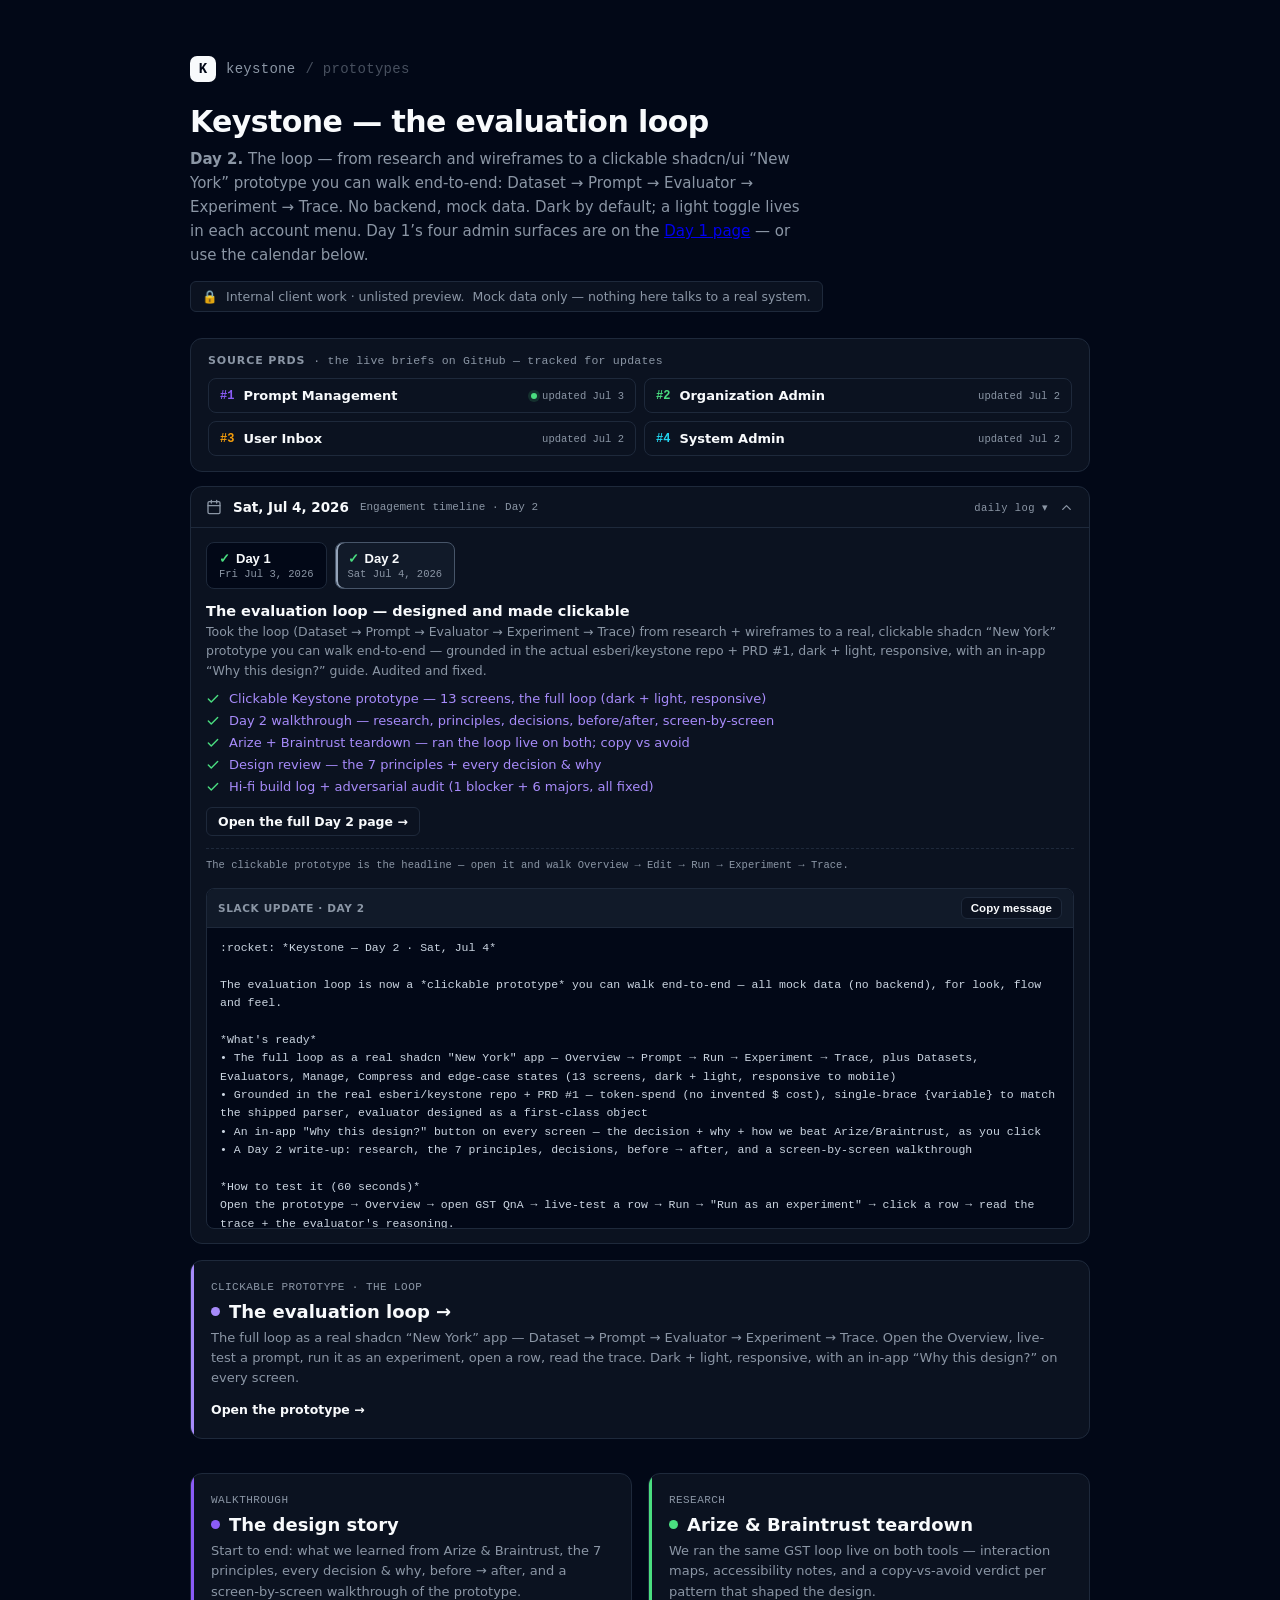
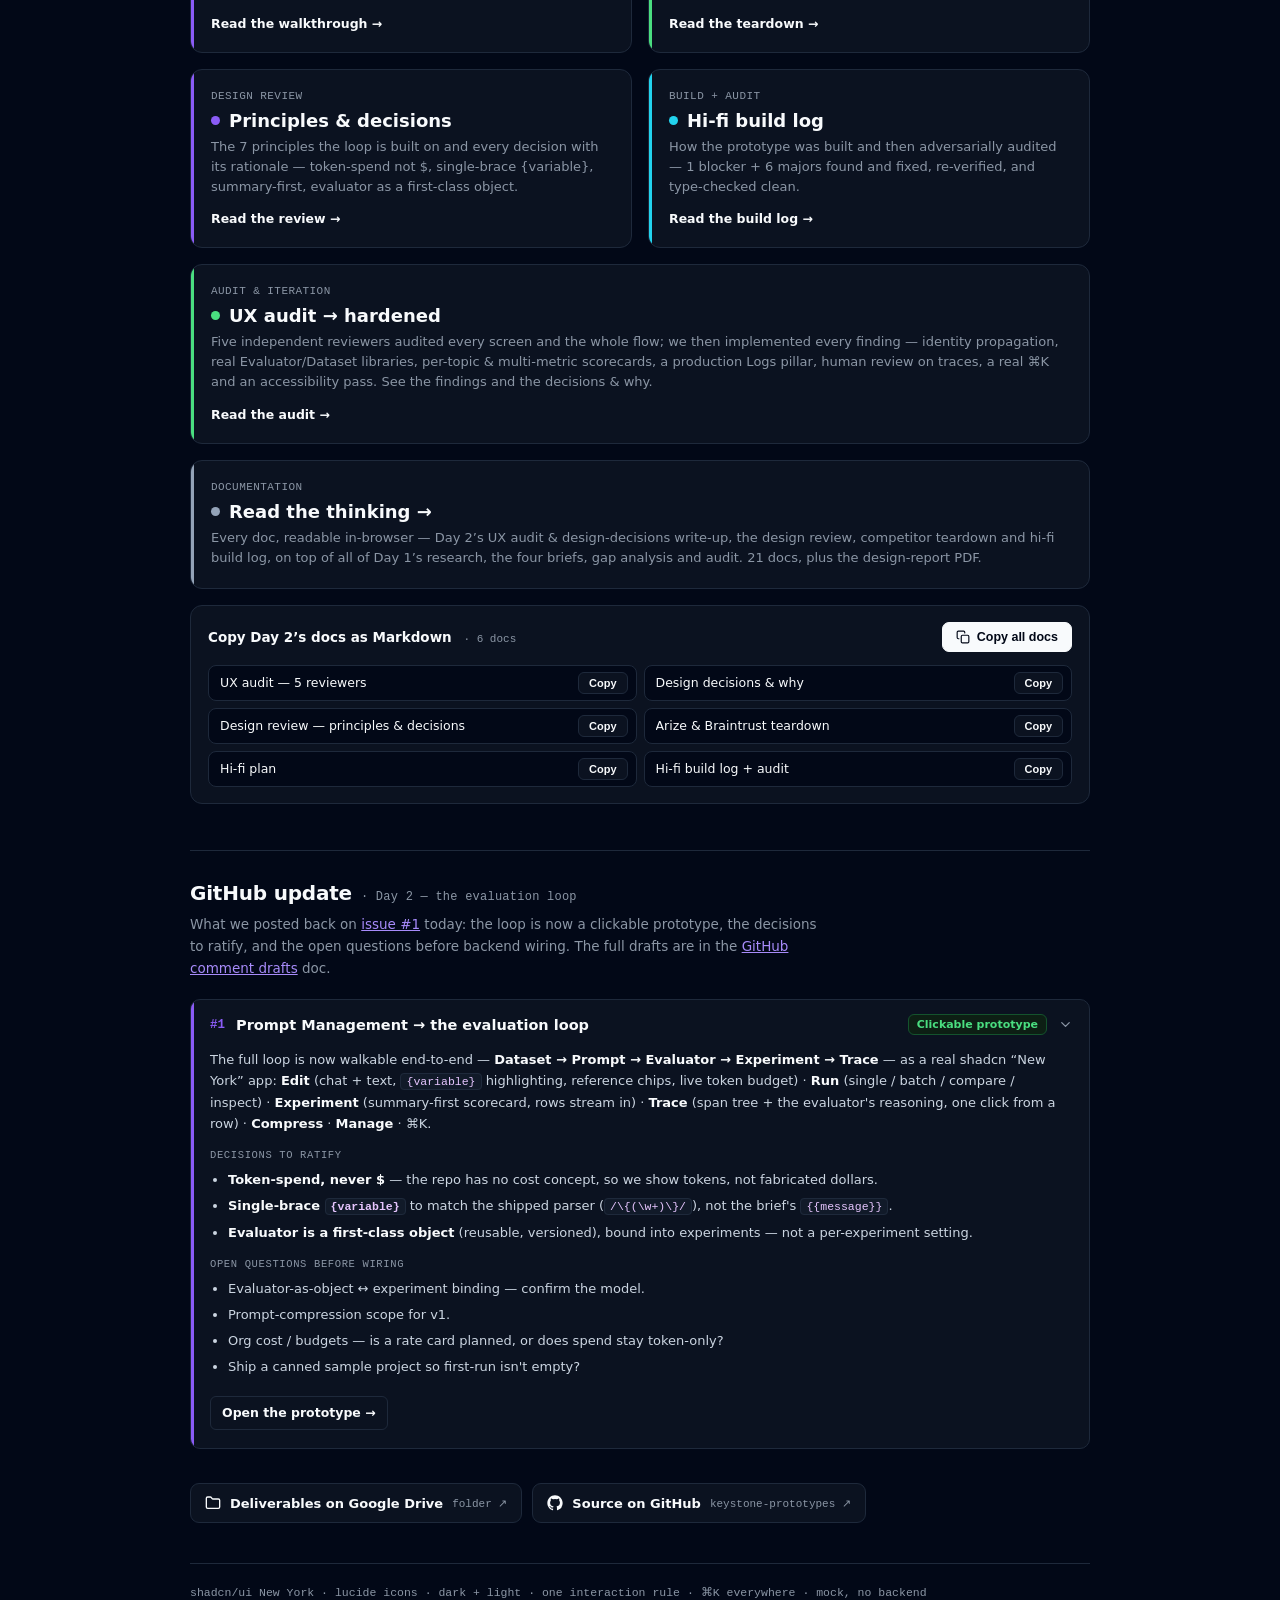
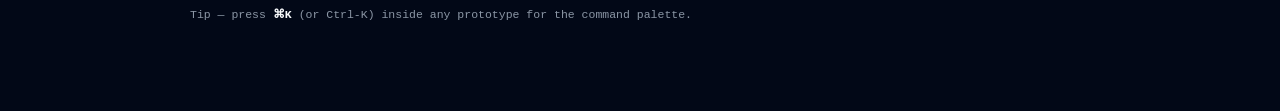
==== docs/index.html @ 8d389bf6 "Day 2 docs: UX audit + design-decisions write-up (audit iteration, filed under Day 2) - docs/md/day2" ====
<!DOCTYPE html>
<html lang="en">
<head>
<meta charset="utf-8">
<meta name="viewport" content="width=device-width, initial-scale=1">
<meta name="robots" content="noindex">
<title>Keystone — Day 2 · The evaluation loop</title>
<style>
:root{
  --background:#020817; --card:#0b1220; --foreground:#f8fafc;
  --muted:#111a29; --muted-foreground:#8b96a5; --border:#1e293b; --input:#475569;
  --primary:#f8fafc; --ring:#94a3b8;
  --prompts:#8b5cf6; --inbox:#f59e0b; --platform:#22d3ee; --org:#4ade80;
  --sans:ui-sans-serif,system-ui,"Segoe UI",Inter,Roboto,sans-serif;
  --mono:ui-monospace,"Cascadia Mono",Consolas,Menlo,monospace;
}
*{box-sizing:border-box;margin:0;padding:0}
body{font-family:var(--sans);background:var(--background);color:var(--foreground);-webkit-font-smoothing:antialiased;min-height:100vh;padding:56px 24px 80px}
.wrap{max-width:900px;margin:0 auto}
.mark{display:flex;align-items:center;gap:10px;font-family:var(--mono);font-size:14px;color:var(--muted-foreground);letter-spacing:.02em}
.mark .glyph{width:26px;height:26px;border-radius:7px;background:var(--primary);color:var(--background);display:grid;place-items:center;font-weight:800}
h1{font-size:30px;font-weight:700;letter-spacing:-.02em;margin:22px 0 8px}
.lede{font-size:15px;color:var(--muted-foreground);max-width:620px;line-height:1.6}
.note{margin-top:14px;display:inline-flex;gap:8px;align-items:center;font-size:12.5px;color:var(--muted-foreground);border:1px solid var(--border);border-radius:6px;padding:7px 11px;background:var(--card)}
.note b{color:var(--foreground);font-weight:600}
/* PRD tracker */
.prds{margin-top:26px;border:1px solid var(--border);border-radius:12px;background:var(--card);padding:15px 17px}
.prdhead{font-size:11px;font-weight:700;letter-spacing:.08em;text-transform:uppercase;color:var(--muted-foreground);display:flex;align-items:center;gap:8px;margin-bottom:11px}
.prdhead .n{font-family:var(--mono);font-weight:500;letter-spacing:.02em;text-transform:none;font-size:11.5px;color:var(--muted-foreground)}
.prdrow{display:grid;grid-template-columns:repeat(2,1fr);gap:8px}
@media (max-width:680px){.prdrow{grid-template-columns:1fr}}
.prd{display:flex;align-items:center;gap:9px;text-decoration:none;color:inherit;border:1px solid var(--border);border-radius:8px;padding:9px 11px;font-size:13px;transition:background .15s,border-color .15s}
.prd:hover{background:var(--muted);border-color:var(--input)}
.prd .pn{font-family:var(--mono);font-size:12px;font-weight:700;color:var(--accent);flex:none}
.prd .pt{font-weight:600;flex:1;min-width:0;white-space:nowrap;overflow:hidden;text-overflow:ellipsis}
.prd .upd{font-family:var(--mono);font-size:10.5px;color:var(--muted-foreground);flex:none;display:inline-flex;align-items:center;gap:5px}
.prd .upd .fresh{width:6px;height:6px;border-radius:99px;background:#4ade80;box-shadow:0 0 0 3px rgba(74,222,128,.15)}
.prd.i1{--accent:var(--prompts)} .prd.i2{--accent:var(--org)} .prd.i3{--accent:var(--inbox)} .prd.i4{--accent:var(--platform)}
/* engagement calendar / day navigator */
.cal{margin-top:14px;border:1px solid var(--border);border-radius:12px;background:var(--card);overflow:hidden}
.calbar{list-style:none;cursor:pointer;display:flex;align-items:center;gap:11px;padding:12px 15px;user-select:none}
.calbar::-webkit-details-marker{display:none}
.calbar:hover{background:var(--muted)}
.calbar .cicon{width:16px;height:16px;flex:none;stroke:var(--muted-foreground);fill:none;stroke-width:2;stroke-linecap:round;stroke-linejoin:round}
.caldate{font-weight:650;font-size:13.5px}
.calmeta{font-family:var(--mono);font-size:11px;color:var(--muted-foreground)}
.calsp{flex:1}
.calhint{font-family:var(--mono);font-size:10.5px;color:var(--muted-foreground);letter-spacing:.04em}
.calchev{width:15px;height:15px;flex:none;stroke:var(--muted-foreground);fill:none;stroke-width:2;stroke-linecap:round;stroke-linejoin:round;transition:transform .18s}
.cal[open] .calchev{transform:rotate(180deg)}
.calbody{border-top:1px solid var(--border);padding:14px 15px}
.daytabs{display:flex;flex-wrap:wrap;gap:8px;margin-bottom:14px}
.daytab{display:flex;flex-direction:column;gap:2px;text-align:left;background:var(--background);border:1px solid var(--border);border-radius:8px;padding:8px 12px;cursor:pointer;color:inherit;transition:background .15s,border-color .15s;min-width:104px}
.daytab:hover{background:var(--muted)}
.daytab.on{border-color:var(--input);background:var(--muted);box-shadow:inset 2px 0 0 var(--ring)}
.daytab b{font-size:13px;font-weight:650;display:flex;align-items:center;gap:6px}
.daytab .dt{font-family:var(--mono);font-size:10.5px;color:var(--muted-foreground);font-weight:400}
.daytab .doneb{color:#4ade80}
.daytab .planned{font-size:9px;font-weight:700;letter-spacing:.05em;text-transform:uppercase;color:#fbbf24;border:1px solid #78350f;background:#231605;border-radius:5px;padding:1px 5px}
.daypanel h4{font-size:14.5px;font-weight:650;color:var(--foreground);margin:0 0 3px}
.daypanel .dsum{color:var(--muted-foreground);font-size:12.5px;line-height:1.55;margin-bottom:11px}
.dayitems{list-style:none;display:flex;flex-direction:column;gap:7px}
.dayitems li{display:flex;align-items:flex-start;gap:9px;font-size:13px;color:#cbd5e1}
.dayitems .mk{flex:none;margin-top:1px;width:14px;height:14px;fill:none;stroke-width:2.4;stroke-linecap:round;stroke-linejoin:round}
.dayitems .mk.done{stroke:#4ade80}
.dayitems .mk.plan{stroke:var(--muted-foreground)}
.dayitems a{color:#a78bfa;text-decoration:none;font-weight:500}
.dayitems a:hover{text-decoration:underline}
.daypage{display:inline-flex;align-items:center;gap:6px;margin-top:13px;font-size:12.5px;font-weight:600;color:var(--foreground);text-decoration:none;border:1px solid var(--border);border-radius:6px;padding:6px 11px;transition:background .15s,border-color .15s}
.daypage:hover{background:var(--muted);border-color:var(--input)}
.daynote{margin-top:12px;font-family:var(--mono);font-size:10.5px;color:var(--muted-foreground);border-top:1px dashed var(--border);padding-top:9px;line-height:1.5}
.dayslack{margin-top:14px;border:1px solid var(--border);border-radius:8px;background:var(--background);overflow:hidden}
.dayslackhead{display:flex;align-items:center;justify-content:space-between;gap:8px;padding:8px 11px;border-bottom:1px solid var(--border);background:var(--muted)}
.dayslackhead b{font-size:10.5px;font-weight:700;letter-spacing:.06em;text-transform:uppercase;color:var(--muted-foreground)}
.slackcopy{display:inline-flex;align-items:center;gap:6px;font-size:11.5px;font-weight:600;color:var(--foreground);background:var(--card);border:1px solid var(--border);border-radius:6px;padding:4px 9px;cursor:pointer;transition:background .15s,border-color .15s,color .15s}
.slackcopy:hover{background:var(--muted);border-color:var(--input)}
.slackcopy.done{color:#4ade80;border-color:#14532d}
.slacktext{margin:0;padding:11px 13px;font-family:var(--mono);font-size:11.5px;line-height:1.6;color:#cbd5e1;white-space:pre-wrap;word-break:break-word;max-height:300px;overflow:auto}
.grid{display:grid;grid-template-columns:repeat(2,1fr);gap:16px;margin-top:34px}
@media (max-width:680px){.grid{grid-template-columns:1fr}}
.cardlink{display:block;text-decoration:none;color:inherit;background:var(--card);border:1px solid var(--border);border-radius:12px;padding:20px;transition:border-color .16s,transform .08s,box-shadow .16s;position:relative;overflow:hidden}
.cardlink:hover{border-color:var(--input);transform:translateY(-2px);box-shadow:0 12px 30px -12px rgba(0,0,0,.7)}
.cardlink::before{content:"";position:absolute;left:0;top:0;bottom:0;width:3px;background:var(--accent)}
.cardlink .tag{font-family:var(--mono);font-size:11px;color:var(--muted-foreground);letter-spacing:.04em}
.cardlink h2{font-size:18px;font-weight:650;margin:8px 0 6px;display:flex;align-items:center;gap:9px}
.dot{width:9px;height:9px;border-radius:99px;background:var(--accent);flex:none}
.cardlink p{font-size:13px;color:var(--muted-foreground);line-height:1.55}
.cardlink .open{margin-top:14px;font-size:12.5px;font-weight:600;color:var(--foreground);display:inline-flex;align-items:center;gap:6px}
.p1{--accent:var(--prompts)} .p2{--accent:var(--org)} .p3{--accent:var(--inbox)} .p4{--accent:var(--platform)}
/* github updates section */
.gh{margin-top:46px;border-top:1px solid var(--border);padding-top:30px}
.gh h2{font-size:20px;font-weight:680;letter-spacing:-.01em;display:flex;align-items:baseline;gap:9px;flex-wrap:wrap}
.ghsub{font-family:var(--mono);font-size:12px;color:var(--muted-foreground);font-weight:400;letter-spacing:.02em}
.ghlede{font-size:13.5px;color:var(--muted-foreground);line-height:1.62;max-width:640px;margin:9px 0 20px}
.ghlede a{color:#a78bfa}
.ghitem{background:var(--card);border:1px solid var(--border);border-radius:10px;margin-bottom:10px;overflow:hidden;position:relative}
.ghitem::before{content:"";position:absolute;left:0;top:0;bottom:0;width:3px;background:var(--accent)}
.ghitem>summary{list-style:none;cursor:pointer;display:flex;align-items:center;gap:11px;padding:14px 16px 14px 19px;user-select:none}
.ghitem>summary::-webkit-details-marker{display:none}
.ghitem>summary:hover{background:var(--muted)}
.ghtag{font-family:var(--mono);font-size:12.5px;font-weight:700;color:var(--accent);flex:none}
.ghtitle{font-size:14.5px;font-weight:620;flex:1;min-width:0}
.ghstatus{font-size:11px;font-weight:600;color:#4ade80;border:1px solid #14532d;background:#0d1f14;border-radius:6px;padding:3px 8px;white-space:nowrap}
.ghstatus.warn{color:#fbbf24;border-color:#78350f;background:#231605}
.ghchev{flex:none;width:15px;height:15px;stroke:var(--muted-foreground);stroke-width:2;fill:none;stroke-linecap:round;stroke-linejoin:round;transition:transform .18s}
.ghitem[open] .ghchev{transform:rotate(90deg)}
.ghbody{padding:0 19px 18px 19px;font-size:13px;color:#cbd5e1;line-height:1.62}
.ghbody p{margin:0 0 10px}
.ghbody b{color:var(--foreground);font-weight:620}
.ghbody .lbl{font-family:var(--mono);font-size:10.5px;letter-spacing:.06em;text-transform:uppercase;color:var(--muted-foreground);display:block;margin:13px 0 5px}
.ghbody ul{margin:0;padding-left:18px}
.ghbody li{margin-bottom:5px}
.ghbody code{font-family:var(--mono);font-size:11.5px;background:var(--muted);border:1px solid var(--border);border-radius:4px;padding:1px 5px;color:#e7c6ff}
.ghopen{display:inline-flex;align-items:center;gap:6px;margin-top:14px;font-size:12.5px;font-weight:600;color:var(--foreground);text-decoration:none;border:1px solid var(--border);border-radius:6px;padding:6px 11px;transition:background .15s,border-color .15s}
.ghopen:hover{background:var(--muted);border-color:var(--input)}
/* copy docs as markdown */
.docsx{margin-top:16px;border:1px solid var(--border);border-radius:12px;background:var(--card);padding:16px 17px}
.docsxhead{display:flex;align-items:center;justify-content:space-between;gap:10px;flex-wrap:wrap;margin-bottom:13px}
.docsxhead .t{font-size:13.5px;font-weight:650}
.docsxhead .t span{color:var(--muted-foreground);font-weight:400;font-family:var(--mono);font-size:11px;margin-left:7px}
.copyall{display:inline-flex;align-items:center;gap:7px;font-size:12.5px;font-weight:600;color:var(--background);background:var(--primary);border:1px solid var(--primary);border-radius:7px;padding:7px 13px;cursor:pointer;transition:opacity .15s,background .15s,color .15s}
.copyall:hover{opacity:.9}
.copyall svg{width:14px;height:14px;stroke:currentColor;fill:none;stroke-width:2;stroke-linecap:round;stroke-linejoin:round}
.copyall.done{background:#0d1f14;color:#4ade80;border-color:#14532d}
.docsxgrid{display:grid;grid-template-columns:repeat(2,1fr);gap:7px}
@media(max-width:680px){.docsxgrid{grid-template-columns:1fr}}
.docx{display:flex;align-items:center;gap:10px;border:1px solid var(--border);border-radius:8px;padding:6px 8px 6px 11px;background:var(--background)}
.docx .dn{flex:1;min-width:0;font-size:12.5px;font-weight:500;white-space:nowrap;overflow:hidden;text-overflow:ellipsis}
.docxcopy{flex:none;display:inline-flex;align-items:center;gap:5px;font-size:11px;font-weight:600;color:var(--foreground);background:var(--card);border:1px solid var(--border);border-radius:6px;padding:4px 10px;cursor:pointer;transition:background .15s,border-color .15s,color .15s}
.docxcopy:hover{background:var(--muted);border-color:var(--input)}
.docxcopy.done{color:#4ade80;border-color:#14532d}
.links{display:flex;flex-wrap:wrap;gap:10px;margin-top:34px}
.linkchip{display:inline-flex;align-items:center;gap:9px;text-decoration:none;font-size:13px;font-weight:600;color:var(--foreground);background:var(--card);border:1px solid var(--border);border-radius:9px;padding:11px 14px;transition:background .15s,border-color .15s,transform .08s}
.linkchip:hover{background:var(--muted);border-color:var(--input);transform:translateY(-1px)}
.linkchip svg{width:16px;height:16px;flex:none}
.linkchip .sub{font-weight:400;color:var(--muted-foreground);font-family:var(--mono);font-size:11px}
footer{margin-top:40px;font-family:var(--mono);font-size:11.5px;color:var(--muted-foreground);border-top:1px solid var(--border);padding-top:18px;line-height:1.9}
footer a{color:var(--muted-foreground)}
</style>
</head>
<body>
<div class="wrap">
  <div class="mark"><span class="glyph">K</span>keystone<span style="opacity:.5">/ prototypes</span></div>
  <h1>Keystone — the evaluation loop</h1>
  <p class="lede"><b>Day 2.</b> The loop — from research and wireframes to a clickable shadcn/ui “New York” prototype you can walk end-to-end: Dataset → Prompt → Evaluator → Experiment → Trace. No backend, mock data. Dark by default; a light toggle lives in each account menu. <span style="color:var(--muted-foreground)">Day 1’s four admin surfaces are on the <a href="day-1.html">Day 1 page</a> — or use the calendar below.</span></p>
  <div class="note">🔒 <span>Internal client work · unlisted preview.</span> Mock data only — nothing here talks to a real system.</div>

  <div class="prds">
    <div class="prdhead">Source PRDs <span class="n">· the live briefs on GitHub — tracked for updates</span></div>
    <div class="prdrow">
      <a class="prd i1" href="https://github.com/esberi/keystone/issues/1" target="_blank" rel="noopener"><span class="pn">#1</span><span class="pt">Prompt Management</span><span class="upd"><span class="fresh"></span>updated Jul 3</span></a>
      <a class="prd i2" href="https://github.com/esberi/keystone/issues/2" target="_blank" rel="noopener"><span class="pn">#2</span><span class="pt">Organization Admin</span><span class="upd">updated Jul 2</span></a>
      <a class="prd i3" href="https://github.com/esberi/keystone/issues/3" target="_blank" rel="noopener"><span class="pn">#3</span><span class="pt">User Inbox</span><span class="upd">updated Jul 2</span></a>
      <a class="prd i4" href="https://github.com/esberi/keystone/issues/4" target="_blank" rel="noopener"><span class="pn">#4</span><span class="pt">System Admin</span><span class="upd">updated Jul 2</span></a>
    </div>
  </div>

  <details class="cal" id="cal" open>
    <summary class="calbar">
      <svg class="cicon" viewBox="0 0 24 24" aria-hidden="true"><rect x="3" y="4" width="18" height="18" rx="2"/><path d="M16 2v4M8 2v4M3 10h18"/></svg>
      <span class="caldate" id="calDate">—</span>
      <span class="calmeta" id="calMeta"></span>
      <span class="calsp"></span>
      <span class="calhint">daily log ▾</span>
      <svg class="calchev" viewBox="0 0 24 24" aria-hidden="true"><polyline points="6 9 12 15 18 9"/></svg>
    </summary>
    <div class="calbody">
      <div class="daytabs" id="dayTabs"></div>
      <div class="daypanel" id="dayPanel"></div>
    </div>
  </details>

  <a class="cardlink" href="keystone/" target="_blank" rel="noopener" style="--accent:#a78bfa;display:block;margin-top:16px">
    <div class="tag">CLICKABLE PROTOTYPE · THE LOOP</div>
    <h2><span class="dot"></span>The evaluation loop →</h2>
    <p>The full loop as a real shadcn “New York” app — Dataset → Prompt → Evaluator → Experiment → Trace. Open the Overview, live-test a prompt, run it as an experiment, open a row, read the trace. Dark + light, responsive, with an in-app “Why this design?” on every screen.</p>
    <div class="open">Open the prototype →</div>
  </a>

  <div class="grid">
    <a class="cardlink p1" href="day-2-walkthrough.html">
      <div class="tag">WALKTHROUGH</div>
      <h2><span class="dot"></span>The design story</h2>
      <p>Start to end: what we learned from Arize &amp; Braintrust, the 7 principles, every decision &amp; why, before → after, and a screen-by-screen walkthrough of the prototype.</p>
      <div class="open">Read the walkthrough →</div>
    </a>
    <a class="cardlink p2" href="docs.html#day2-competitor-teardown">
      <div class="tag">RESEARCH</div>
      <h2><span class="dot"></span>Arize &amp; Braintrust teardown</h2>
      <p>We ran the same GST loop live on both tools — interaction maps, accessibility notes, and a copy-vs-avoid verdict per pattern that shaped the design.</p>
      <div class="open">Read the teardown →</div>
    </a>
    <a class="cardlink p1" href="docs.html#day2-design-review">
      <div class="tag">DESIGN REVIEW</div>
      <h2><span class="dot"></span>Principles &amp; decisions</h2>
      <p>The 7 principles the loop is built on and every decision with its rationale — token-spend not $, single-brace {variable}, summary-first, evaluator as a first-class object.</p>
      <div class="open">Read the review →</div>
    </a>
    <a class="cardlink p4" href="docs.html#day2-hifi-build">
      <div class="tag">BUILD + AUDIT</div>
      <h2><span class="dot"></span>Hi-fi build log</h2>
      <p>How the prototype was built and then adversarially audited — 1 blocker + 6 majors found and fixed, re-verified, and type-checked clean.</p>
      <div class="open">Read the build log →</div>
    </a>
    <a class="cardlink p2" href="docs.html#day2-ux-audit" style="grid-column:1/-1">
      <div class="tag">AUDIT &amp; ITERATION</div>
      <h2><span class="dot"></span>UX audit → hardened</h2>
      <p>Five independent reviewers audited every screen and the whole flow; we then implemented every finding — identity propagation, real Evaluator/Dataset libraries, per-topic &amp; multi-metric scorecards, a production Logs pillar, human review on traces, a real ⌘K and an accessibility pass. See the findings and the decisions &amp; why.</p>
      <div class="open">Read the audit →</div>
    </a>
  </div>

  <a class="cardlink" href="docs.html" style="--accent:#94a3b8;display:block;margin-top:16px">
    <div class="tag">DOCUMENTATION</div>
    <h2><span class="dot"></span>Read the thinking →</h2>
    <p>Every doc, readable in-browser — Day 2’s UX audit &amp; design-decisions write-up, the design review, competitor teardown and hi-fi build log, on top of all of Day 1’s research, the four briefs, gap analysis and audit. 21 docs, plus the design-report PDF.</p>
  </a>

  <div class="docsx">
    <div class="docsxhead">
      <div class="t">Copy Day 2’s docs as Markdown <span id="docsxN"></span></div>
      <button class="copyall" id="copyAll" type="button"><svg viewBox="0 0 24 24" aria-hidden="true"><rect x="9" y="9" width="13" height="13" rx="2"/><path d="M5 15H4a2 2 0 0 1-2-2V4a2 2 0 0 1 2-2h9a2 2 0 0 1 2 2v1"/></svg><span class="lbl">Copy all docs</span></button>
    </div>
    <div class="docsxgrid" id="docsxGrid"></div>
  </div>

  <section class="gh">
    <h2>GitHub update <span class="ghsub">· Day 2 — the evaluation loop</span></h2>
    <p class="ghlede">What we posted back on <a href="https://github.com/esberi/keystone/issues/1" target="_blank" rel="noopener">issue #1</a> today: the loop is now a clickable prototype, the decisions to ratify, and the open questions before backend wiring. The full drafts are in the <a href="docs.html#github-comments">GitHub comment drafts</a> doc.</p>

    <details class="ghitem p1" open>
      <summary><span class="ghtag">#1</span><span class="ghtitle">Prompt Management → the evaluation loop</span><span class="ghstatus">Clickable prototype</span><svg class="ghchev" viewBox="0 0 24 24" aria-hidden="true"><polyline points="9 6 15 12 9 18"/></svg></summary>
      <div class="ghbody">
        <p>The full loop is now walkable end-to-end — <b>Dataset → Prompt → Evaluator → Experiment → Trace</b> — as a real shadcn “New York” app: <b>Edit</b> (chat + text, <code>{variable}</code> highlighting, reference chips, live token budget) · <b>Run</b> (single / batch / compare / inspect) · <b>Experiment</b> (summary-first scorecard, rows stream in) · <b>Trace</b> (span tree + the evaluator's reasoning, one click from a row) · <b>Compress</b> · <b>Manage</b> · ⌘K.</p>
        <span class="lbl">Decisions to ratify</span>
        <ul>
          <li><b>Token-spend, never $</b> — the repo has no cost concept, so we show tokens, not fabricated dollars.</li>
          <li><b>Single-brace <code>{variable}</code></b> to match the shipped parser (<code>/\{(\w+)\}/</code>), not the brief's <code>{{message}}</code>.</li>
          <li><b>Evaluator is a first-class object</b> (reusable, versioned), bound into experiments — not a per-experiment setting.</li>
        </ul>
        <span class="lbl">Open questions before wiring</span>
        <ul>
          <li>Evaluator-as-object ↔ experiment binding — confirm the model.</li>
          <li>Prompt-compression scope for v1.</li>
          <li>Org cost / budgets — is a rate card planned, or does spend stay token-only?</li>
          <li>Ship a canned sample project so first-run isn't empty?</li>
        </ul>
        <a class="ghopen" href="keystone/" target="_blank" rel="noopener">Open the prototype →</a>
      </div>
    </details>
  </section>

  <div class="links">
    <a class="linkchip" href="https://drive.google.com/drive/folders/1gpu2vbfQFWN8FaoEotStJr9d5Ml4bhPE" target="_blank" rel="noopener">
      <svg viewBox="0 0 24 24" fill="none" stroke="currentColor" stroke-width="2" stroke-linecap="round" stroke-linejoin="round" aria-hidden="true"><path d="M4 20h16a2 2 0 0 0 2-2V8a2 2 0 0 0-2-2h-7.9a2 2 0 0 1-1.69-.9L9.6 3.9A2 2 0 0 0 7.93 3H4a2 2 0 0 0-2 2v13c0 1.1.9 2 2 2Z"/></svg>
      Deliverables on Google Drive <span class="sub">folder ↗</span>
    </a>
    <a class="linkchip" href="https://github.com/aman-esberi/esberi.github.com/tree/keystone-prototypes" target="_blank" rel="noopener">
      <svg viewBox="0 0 24 24" fill="currentColor" aria-hidden="true"><path d="M12 .5C5.73.5.5 5.73.5 12c0 5.08 3.29 9.39 7.86 10.91.58.11.79-.25.79-.56 0-.28-.01-1.02-.02-2-3.2.7-3.88-1.54-3.88-1.54-.52-1.33-1.28-1.68-1.28-1.68-1.05-.72.08-.7.08-.7 1.16.08 1.77 1.19 1.77 1.19 1.03 1.77 2.7 1.26 3.36.96.1-.75.4-1.26.73-1.55-2.55-.29-5.24-1.28-5.24-5.68 0-1.25.45-2.28 1.19-3.08-.12-.29-.52-1.46.11-3.05 0 0 .97-.31 3.18 1.18a11 11 0 0 1 5.79 0c2.2-1.49 3.17-1.18 3.17-1.18.63 1.59.23 2.76.11 3.05.74.8 1.19 1.83 1.19 3.08 0 4.41-2.69 5.38-5.25 5.67.41.35.78 1.05.78 2.12 0 1.53-.01 2.77-.01 3.15 0 .31.21.68.8.56A11.51 11.51 0 0 0 23.5 12C23.5 5.73 18.27.5 12 .5Z"/></svg>
      Source on GitHub <span class="sub">keystone-prototypes ↗</span>
    </a>
  </div>

  <footer>
    shadcn/ui New York · lucide icons · dark + light · one interaction rule · ⌘K everywhere · mock, no backend<br>
    Tip — press <b style="color:var(--foreground)">⌘K</b> (or Ctrl-K) inside any prototype for the command palette.
  </footer>
</div>
<script>
'use strict';
/* Engagement day log. daily-ship-update appends one entry per day (with that day's links). */
const DAYS=[
 { n:1, date:'2026-07-03', status:'done', page:'day-1.html',
   title:'Base links ready — prototypes, docs & showcase are live',
   summary:'The clickable base for design review is up: four surface prototypes, the documentation viewer, the GitHub-updates section, and the source-PRD tracker — all on the live site. Docs are ready for review.',
   items:[
     {t:'Live showcase (this site)', href:'index.html', done:true},
     {t:'Prompt Management prototype', href:'prompts.html', done:true},
     {t:'Organization Admin prototype', href:'org-admin.html', done:true},
     {t:'Inbox prototype', href:'inbox.html', done:true},
     {t:'System Admin prototype', href:'platform.html', done:true},
     {t:'Documentation viewer — 15 docs, at-a-glance + copy-markdown', href:'docs.html', done:true},
   ],
   note:'Base links for design review. Docs need Amaan’s review next.',
   slack:`:rocket: *Keystone — Day 1 · Fri, Jul 3*

The clickable base for the design work is live and ready to review — all mock (no backend), for look, flow and feel.

*What's ready (base links for review)*
• All four surfaces as clickable prototypes — Prompt Management, Organization Admin, Inbox, System Admin (shadcn "New York", dark console theme)
• A docs viewer with the full thinking — research, the four briefs, gap analysis, design principles, audit notes (15 docs, each copy-able)
• A live tracker of Zaki's four PRDs + a day-by-day timeline of the work

*Last 24 hours*
• Built and refined the four prototypes and published them as a live showcase
• Wrote the full documentation set + a design-report PDF
• Stood up the showcase, docs viewer, PRD tracker and day-log calendar; mirrored deliverables to Google Drive

*PRD watch*
• #2 Organization Admin's full brief landed — the prototype is already rebuilt to it (five governance surfaces: members, projects, labels, settings, audit). #1 Prompt Management was also updated; folding that into tomorrow's iteration. #3 and #4 are unchanged.

*Next*
• Docs are ready for my review
• Tomorrow (Day 2) I'll drop the first design iterations — folding in the doc review + the latest PRDs
• I'll also review the Arize and Braintrust UIs and flows for reference

🔗 Today's work: https://aman-esberi.github.io/esberi.github.com/` },
 { n:2, date:'2026-07-04', status:'done', page:'day-2.html',
   title:'The evaluation loop — designed and made clickable',
   summary:'Took the loop (Dataset → Prompt → Evaluator → Experiment → Trace) from research + wireframes to a real, clickable shadcn “New York” prototype you can walk end-to-end — grounded in the actual esberi/keystone repo + PRD #1, dark + light, responsive, with an in-app “Why this design?” guide. Audited and fixed.',
   items:[
     {t:'Clickable Keystone prototype — 13 screens, the full loop (dark + light, responsive)', href:'keystone/', done:true},
     {t:'Day 2 walkthrough — research, principles, decisions, before/after, screen-by-screen', href:'day-2-walkthrough.html', done:true},
     {t:'Arize + Braintrust teardown — ran the loop live on both; copy vs avoid', href:'docs.html#day2-competitor-teardown', done:true},
     {t:'Design review — the 7 principles + every decision & why', href:'docs.html#day2-design-review', done:true},
     {t:'Hi-fi build log + adversarial audit (1 blocker + 6 majors, all fixed)', href:'docs.html#day2-hifi-build', done:true},
   ],
   note:'The clickable prototype is the headline — open it and walk Overview → Edit → Run → Experiment → Trace.',
   slack:`:rocket: *Keystone — Day 2 · Sat, Jul 4*

The evaluation loop is now a *clickable prototype* you can walk end-to-end — all mock data (no backend), for look, flow and feel.

*What's ready*
• The full loop as a real shadcn "New York" app — Overview → Prompt → Run → Experiment → Trace, plus Datasets, Evaluators, Manage, Compress and edge-case states (13 screens, dark + light, responsive to mobile)
• Grounded in the real esberi/keystone repo + PRD #1 — token-spend (no invented $ cost), single-brace {variable} to match the shipped parser, evaluator designed as a first-class object
• An in-app "Why this design?" button on every screen — the decision + why + how we beat Arize/Braintrust, as you click
• A Day 2 write-up: research, the 7 principles, decisions, before → after, and a screen-by-screen walkthrough

*How to test it (60 seconds)*
Open the prototype → Overview → open GST QnA → live-test a row → Run → "Run as an experiment" → click a row → read the trace + the evaluator's reasoning.

*Last 24 hours*
• Reviewed Arize + Braintrust live (ran the same GST loop on both) and folded the lessons in
• Built the prototype, then ran an adversarial audit — 1 blocker + 6 majors, all fixed and re-verified
• Published it on the showcase + mirrored today's artefacts (Pencil file, HTML, screenshots, docs) to Google Drive

*Open questions before backend wiring* (in the Day 2 doc)
• Evaluator-as-object binding, prompt compression scope, org cost/budgets, and a canned sample project

🔗 Prototype + write-up: https://aman-esberi.github.io/esberi.github.com/day-2.html` },
];
(function(){
 const MO=['Jan','Feb','Mar','Apr','May','Jun','Jul','Aug','Sep','Oct','Nov','Dec'];
 const DOW=['Sun','Mon','Tue','Wed','Thu','Fri','Sat'];
 const dow=d=>DOW[new Date(d+'T00:00:00').getDay()];
 const fmt=d=>{const p=d.split('-');return MO[+p[1]-1]+' '+(+p[2])+', '+p[0];};
 const CHK='<svg class="mk done" viewBox="0 0 24 24"><polyline points="20 6 9 17 4 12"/></svg>';
 const DOT='<svg class="mk plan" viewBox="0 0 24 24"><circle cx="12" cy="12" r="9"/></svg>';
 const tabs=document.getElementById('dayTabs'), panel=document.getElementById('dayPanel');
 // collapsed bar + default selection = the latest day that has actually shipped (not a planned placeholder)
 const current=[...DAYS].reverse().find(d=>d.status!=='planned')||DAYS[DAYS.length-1];
 document.getElementById('calDate').textContent=dow(current.date)+', '+fmt(current.date);
 document.getElementById('calMeta').textContent='Engagement timeline · Day '+current.n;
 function esc(s){return String(s).replace(/&/g,'&amp;').replace(/</g,'&lt;').replace(/>/g,'&gt;');}
 function render(sel){
  tabs.innerHTML=DAYS.map(d=>'<button class="daytab'+(d.n===sel?' on':'')+'" data-n="'+d.n+'"><b>'+(d.status==='done'?'<span class="doneb">✓</span>':'')+'Day '+d.n+(d.status==='planned'?' <span class="planned">planned</span>':'')+'</b><span class="dt">'+dow(d.date)+' '+fmt(d.date)+'</span></button>').join('');
  const d=DAYS.find(x=>x.n===sel)||current;
  panel.innerHTML='<h4>'+esc(d.title)+'</h4><div class="dsum">'+esc(d.summary)+'</div><ul class="dayitems">'+
   d.items.map(it=>'<li>'+(it.done?CHK:DOT)+(it.href?'<a href="'+it.href+'">'+esc(it.t)+'</a>':'<span>'+esc(it.t)+'</span>')+'</li>').join('')+
   '</ul>'+(d.page?'<a class="daypage" href="'+d.page+'">Open the full Day '+d.n+' page →</a>':'')+(d.note?'<div class="daynote">'+esc(d.note)+'</div>':'')+
   (d.slack?'<div class="dayslack"><div class="dayslackhead"><b>Slack update · Day '+d.n+'</b><button class="slackcopy" type="button">Copy message</button></div><pre class="slacktext">'+esc(d.slack)+'</pre></div>':'');
  tabs.querySelectorAll('.daytab').forEach(b=>b.addEventListener('click',()=>render(+b.dataset.n)));
  const sc=panel.querySelector('.slackcopy');
  if(sc)sc.addEventListener('click',async()=>{
   const msg=(DAYS.find(x=>x.n===sel)||{}).slack||'';let ok=true;
   try{await navigator.clipboard.writeText(msg);}catch(e){try{const ta=document.createElement('textarea');ta.value=msg;ta.style.position='fixed';ta.style.opacity='0';document.body.appendChild(ta);ta.select();document.execCommand('copy');ta.remove();}catch(e2){ok=false;}}
   sc.textContent=ok?'Copied':'Copy failed';sc.classList.toggle('done',ok);
   setTimeout(()=>{sc.textContent='Copy message';sc.classList.remove('done');},1600);
  });
 }
 render(current.n);
})();
</script>
<script>
'use strict';
/* Copy the docs as Markdown — master (all) + per-doc, straight from the landing page */
(function(){
 const DOCS=[
  {s:'day2-ux-audit',t:'UX audit — 5 reviewers'},
  {s:'day2-design-decisions',t:'Design decisions & why'},
  {s:'day2-design-review',t:'Design review — principles & decisions'},
  {s:'day2-competitor-teardown',t:'Arize & Braintrust teardown'},
  {s:'day2-hifi-plan',t:'Hi-fi plan'},
  {s:'day2-hifi-build',t:'Hi-fi build log + audit'}
 ];
 function esc(s){return String(s).replace(/&/g,'&amp;').replace(/</g,'&lt;').replace(/>/g,'&gt;');}
 function cleanMd(src){
  const L=src.replace(/\r\n?/g,'\n').split('\n');const out=[];let inF=false;
  for(let i=0;i<L.length;i++){let ln=L[i];const f=/^\s*(```|~~~)/.test(ln);if(f)inF=!inF;
   if(!inF&&!f)ln=ln.replace(/[ \t]+$/,'');
   if(!inF&&!f&&/^#{1,6}\s/.test(ln)&&out.length&&out[out.length-1].trim()!=='')out.push('');
   out.push(ln);
   if(!inF&&!f&&/^#{1,6}\s/.test(ln)&&L[i+1]!==undefined&&L[i+1].trim()!=='')out.push('');}
  return out.join('\n').replace(/\n{3,}/g,'\n\n').replace(/\s+$/,'')+'\n';
 }
 async function fetchMd(s){const r=await fetch('md/'+s+'.md');if(!r.ok)throw new Error('404 '+s);return cleanMd(await r.text());}
 async function clip(t){try{await navigator.clipboard.writeText(t);return true;}catch(e){try{const ta=document.createElement('textarea');ta.value=t;ta.style.position='fixed';ta.style.opacity='0';document.body.appendChild(ta);ta.focus();ta.select();document.execCommand('copy');ta.remove();return true;}catch(e2){return false;}}}
 function feedback(btn,ok,restore){const l=btn.querySelector('.lbl');l.textContent=ok?'Copied':'Failed';btn.classList.toggle('done',ok);clearTimeout(btn._t);btn._t=setTimeout(()=>{l.textContent=restore;btn.classList.remove('done');},1700);}
 const nEl=document.getElementById('docsxN');if(nEl)nEl.textContent='· '+DOCS.length+' docs';
 const grid=document.getElementById('docsxGrid');
 grid.innerHTML=DOCS.map(d=>'<div class="docx"><span class="dn">'+esc(d.t)+'</span><button class="docxcopy" data-s="'+d.s+'" type="button"><span class="lbl">Copy</span></button></div>').join('');
 grid.querySelectorAll('.docxcopy').forEach(b=>b.addEventListener('click',async()=>{
  b.querySelector('.lbl').textContent='…';let ok=false;
  try{ok=await clip(await fetchMd(b.dataset.s));}catch(e){ok=false;}
  feedback(b,ok,'Copy');
 }));
 const all=document.getElementById('copyAll');
 all.addEventListener('click',async()=>{
  all.querySelector('.lbl').textContent='Copying…';let ok=false;
  try{
   const parts=await Promise.all(DOCS.map(d=>fetchMd(d.s).catch(()=>'')));
   const body='# Keystone — Day 2 Documentation\n\n*Day 2’s design docs, copied from the showcase. Read them at docs.html.*\n\n---\n\n'+parts.filter(Boolean).join('\n\n---\n\n')+'\n';
   ok=await clip(body);
  }catch(e){ok=false;}
  feedback(all,ok,'Copy all docs');
 });
})();
</script>
</body>
</html>
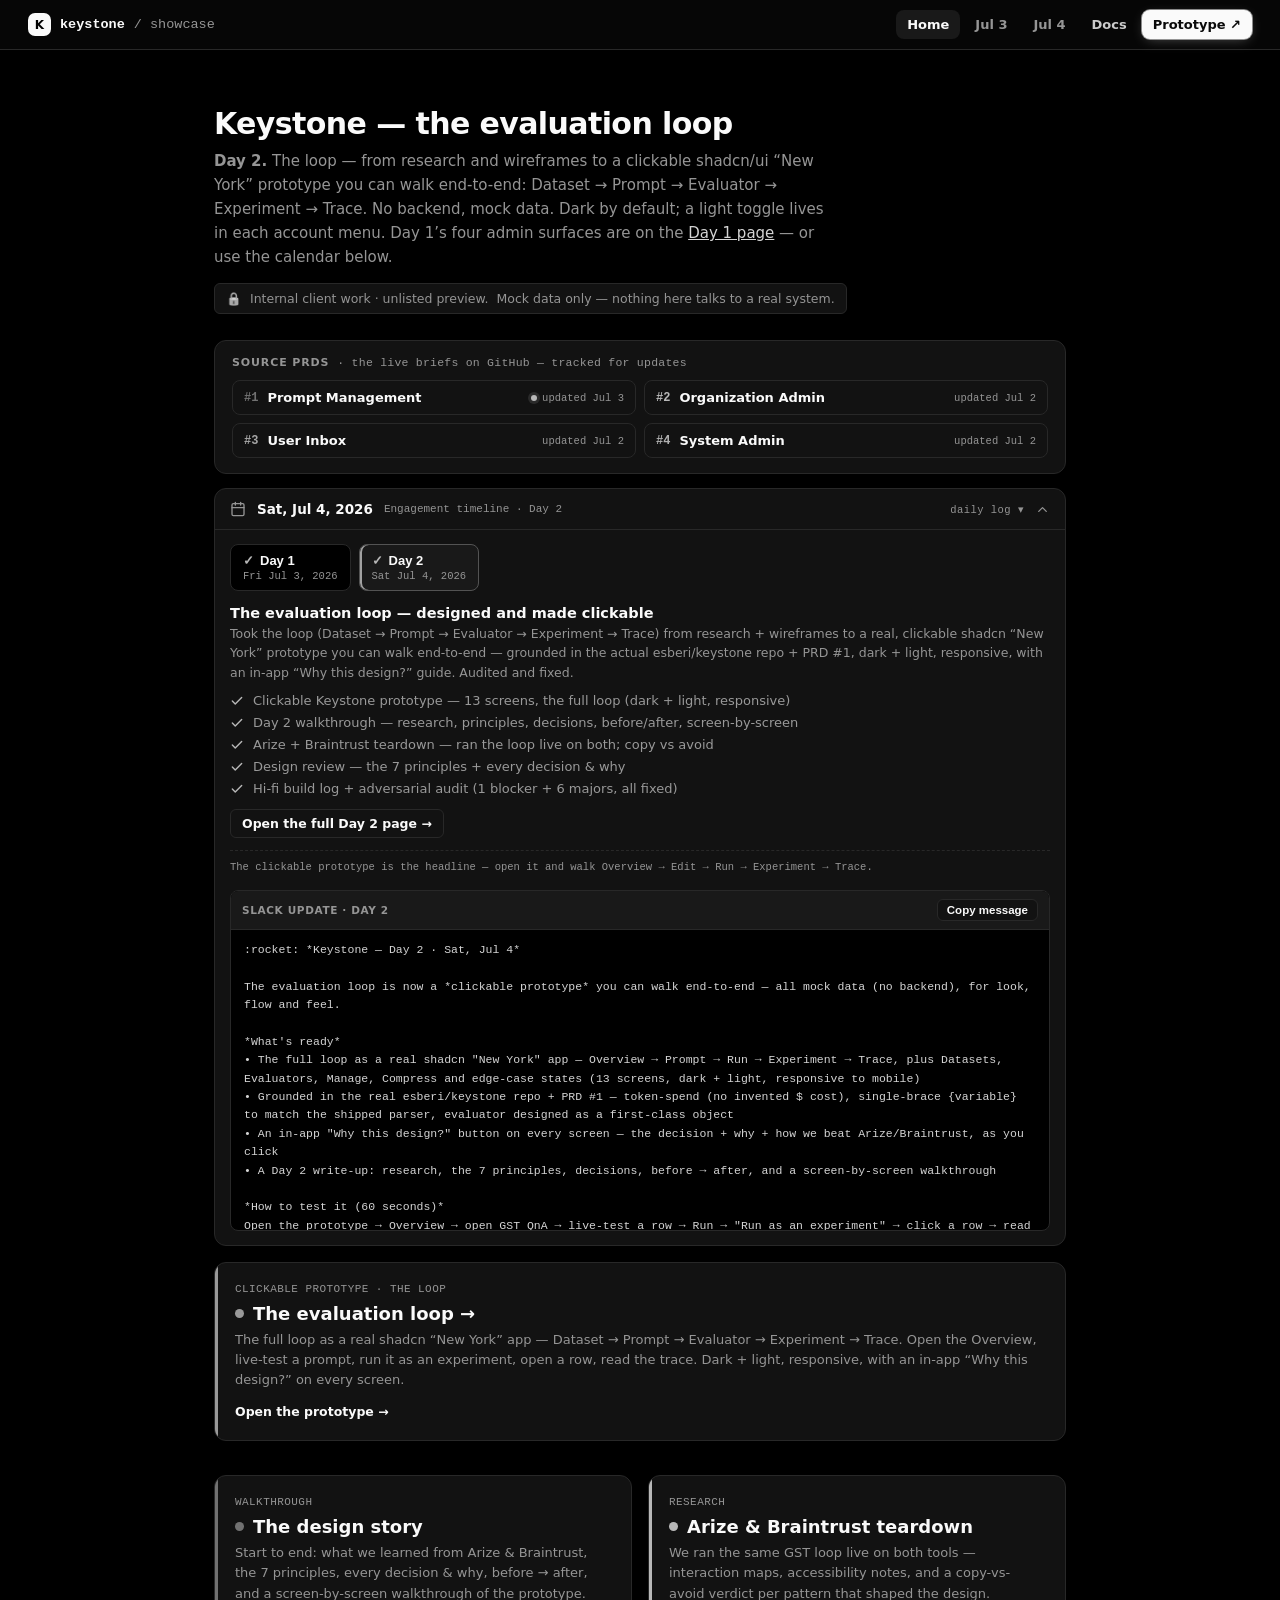
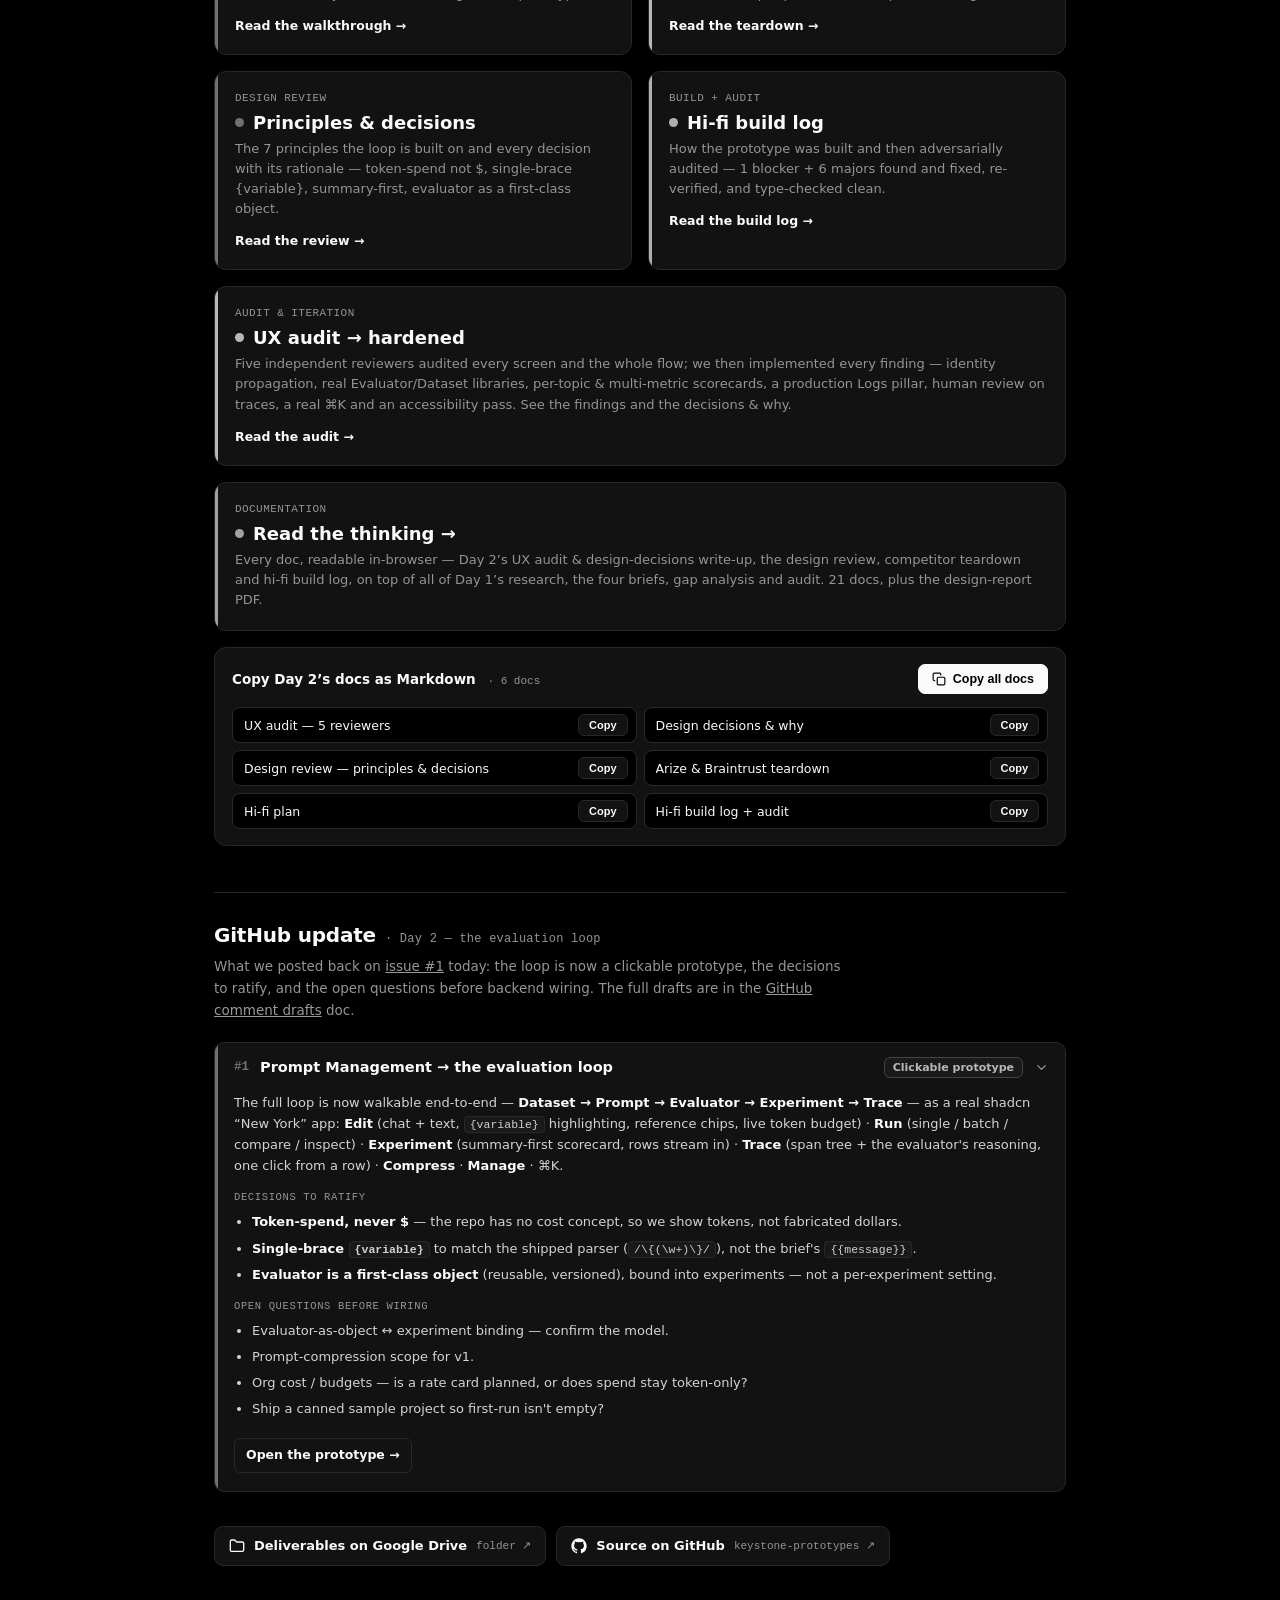
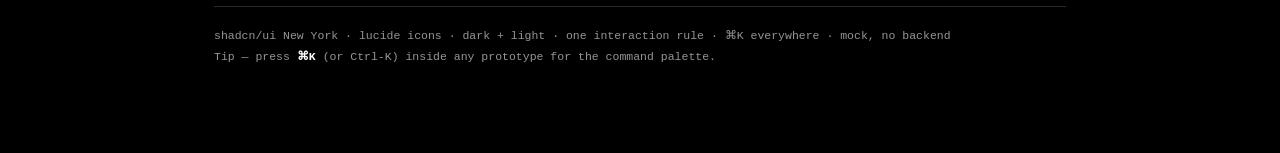
==== commit 4f7af004: "Showcase UI: consistent dated top-nav + black & white theme + better docs sidebar - One shared stick" ====
--- a/docs/index.html
+++ b/docs/index.html
@@ -7,7 +7,7 @@
 <title>Keystone — Day 2 · The evaluation loop</title>
 <style>
 :root{
-  --background:#020817; --card:#0b1220; --foreground:#f8fafc;
+  --background:#000000; --card:#0b1220; --foreground:#f8fafc;
   --muted:#111a29; --muted-foreground:#8b96a5; --border:#1e293b; --input:#475569;
   --primary:#f8fafc; --ring:#94a3b8;
   --prompts:#8b5cf6; --inbox:#f59e0b; --platform:#22d3ee; --org:#4ade80;
@@ -15,8 +15,23 @@
   --mono:ui-monospace,"Cascadia Mono",Consolas,Menlo,monospace;
 }
 *{box-sizing:border-box;margin:0;padding:0}
-body{font-family:var(--sans);background:var(--background);color:var(--foreground);-webkit-font-smoothing:antialiased;min-height:100vh;padding:56px 24px 80px}
-.wrap{max-width:900px;margin:0 auto}
+body{font-family:var(--sans);background:var(--background);color:var(--foreground);-webkit-font-smoothing:antialiased;min-height:100vh;padding:0 0 80px;filter:grayscale(1)}
+a{color:#cbd5e1}
+.wrap{max-width:900px;margin:0 auto;padding:34px 24px 0}
+/* shared top nav */
+.topnav{position:sticky;top:0;z-index:50;display:flex;align-items:center;justify-content:space-between;gap:14px;padding:10px clamp(14px,4vw,28px);background:rgba(2,8,23,.86);backdrop-filter:blur(8px);-webkit-backdrop-filter:blur(8px);border-bottom:1px solid var(--border)}
+.topnav .brand{display:flex;align-items:center;gap:9px;font-family:var(--mono);font-size:13.5px;font-weight:600;color:var(--foreground);text-decoration:none;flex:none}
+.topnav .brand .g{width:23px;height:23px;border-radius:7px;background:var(--primary);color:var(--background);display:grid;place-items:center;font-weight:800;font-family:var(--sans);font-size:12px}
+.topnav .brand .sub{color:var(--muted-foreground);font-weight:400}
+.topnav .navlinks{display:flex;align-items:center;gap:4px;flex-wrap:wrap;justify-content:flex-end}
+.topnav a.nl{font-size:13px;font-weight:550;color:var(--muted-foreground);text-decoration:none;padding:7px 11px;border-radius:8px;transition:background .15s,color .15s;white-space:nowrap}
+.topnav a.nl:hover{color:var(--foreground);background:var(--muted)}
+.topnav a.nl.on{color:var(--foreground);background:var(--muted)}
+.topnav a.nl.docs{color:#5eead4}
+.topnav a.nl.docs:hover,.topnav a.nl.docs.on{color:#99f6e4;background:rgba(45,212,191,.12)}
+.topnav a.nl.proto{color:#0a0a0a;background:#fafafa;font-weight:650;box-shadow:0 0 0 1px rgba(255,255,255,.5),0 3px 14px -4px rgba(255,255,255,.35)}
+.topnav a.nl.proto:hover{background:#e5e5e5}
+@media(max-width:640px){.topnav{gap:8px;padding:9px 12px}.topnav .brand .sub{display:none}.topnav a.nl{padding:6px 8px;font-size:12px}}
 .mark{display:flex;align-items:center;gap:10px;font-family:var(--mono);font-size:14px;color:var(--muted-foreground);letter-spacing:.02em}
 .mark .glyph{width:26px;height:26px;border-radius:7px;background:var(--primary);color:var(--background);display:grid;place-items:center;font-weight:800}
 h1{font-size:30px;font-weight:700;letter-spacing:-.02em;margin:22px 0 8px}
@@ -139,8 +154,17 @@
 </style>
 </head>
 <body>
+<header class="topnav">
+  <a class="brand" href="index.html"><span class="g">K</span>keystone <span class="sub">/ showcase</span></a>
+  <div class="navlinks">
+    <a class="nl" data-page="index.html" href="index.html">Home</a>
+    <a class="nl" data-page="day-1.html" href="day-1.html">Jul 3</a>
+    <a class="nl" data-page="day-2.html" href="day-2.html">Jul 4</a>
+    <a class="nl docs" data-page="docs.html" href="docs.html">Docs</a>
+    <a class="nl proto" href="keystone/" target="_blank" rel="noopener">Prototype ↗</a>
+  </div>
+</header>
 <div class="wrap">
-  <div class="mark"><span class="glyph">K</span>keystone<span style="opacity:.5">/ prototypes</span></div>
   <h1>Keystone — the evaluation loop</h1>
   <p class="lede"><b>Day 2.</b> The loop — from research and wireframes to a clickable shadcn/ui “New York” prototype you can walk end-to-end: Dataset → Prompt → Evaluator → Experiment → Trace. No backend, mock data. Dark by default; a light toggle lives in each account menu. <span style="color:var(--muted-foreground)">Day 1’s four admin surfaces are on the <a href="day-1.html">Day 1 page</a> — or use the calendar below.</span></p>
   <div class="note">🔒 <span>Internal client work · unlisted preview.</span> Mock data only — nothing here talks to a real system.</div>
@@ -416,5 +440,6 @@
  });
 })();
 </script>
+<script>(function(){var p=(location.pathname.split('/').pop()||'index.html');if(p==='day-2-walkthrough.html')p='day-2.html';document.querySelectorAll('.topnav a.nl[data-page]').forEach(function(a){if(a.getAttribute('data-page')===p)a.classList.add('on');});})();</script>
 </body>
 </html>
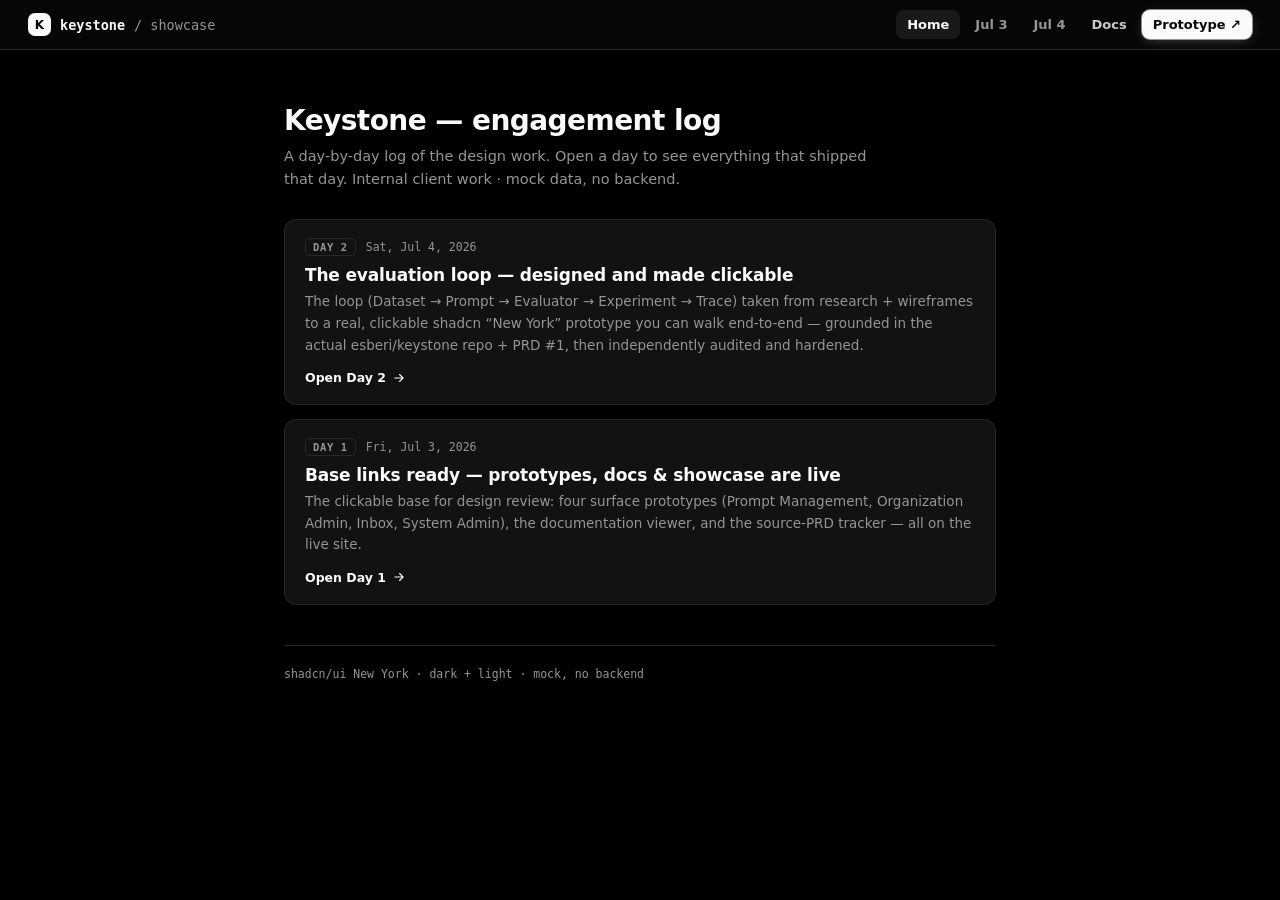
==== commit 78d99ac5: "Showcase: homepage → day-log list; scope each day page to its own day; drop Slack blocks Co-Authored" ====
--- a/docs/index.html
+++ b/docs/index.html
@@ -4,20 +4,19 @@
 <meta charset="utf-8">
 <meta name="viewport" content="width=device-width, initial-scale=1">
 <meta name="robots" content="noindex">
-<title>Keystone — Day 2 · The evaluation loop</title>
+<title>Keystone — engagement log</title>
 <style>
 :root{
   --background:#000000; --card:#0b1220; --foreground:#f8fafc;
   --muted:#111a29; --muted-foreground:#8b96a5; --border:#1e293b; --input:#475569;
   --primary:#f8fafc; --ring:#94a3b8;
-  --prompts:#8b5cf6; --inbox:#f59e0b; --platform:#22d3ee; --org:#4ade80;
   --sans:ui-sans-serif,system-ui,"Segoe UI",Inter,Roboto,sans-serif;
   --mono:ui-monospace,"Cascadia Mono",Consolas,Menlo,monospace;
 }
 *{box-sizing:border-box;margin:0;padding:0}
 body{font-family:var(--sans);background:var(--background);color:var(--foreground);-webkit-font-smoothing:antialiased;min-height:100vh;padding:0 0 80px;filter:grayscale(1)}
 a{color:#cbd5e1}
-.wrap{max-width:900px;margin:0 auto;padding:34px 24px 0}
+.wrap{max-width:760px;margin:0 auto;padding:34px 24px 0}
 /* shared top nav */
 .topnav{position:sticky;top:0;z-index:50;display:flex;align-items:center;justify-content:space-between;gap:14px;padding:10px clamp(14px,4vw,28px);background:rgba(2,8,23,.86);backdrop-filter:blur(8px);-webkit-backdrop-filter:blur(8px);border-bottom:1px solid var(--border)}
 .topnav .brand{display:flex;align-items:center;gap:9px;font-family:var(--mono);font-size:13.5px;font-weight:600;color:var(--foreground);text-decoration:none;flex:none}
@@ -32,125 +31,20 @@
 .topnav a.nl.proto{color:#0a0a0a;background:#fafafa;font-weight:650;box-shadow:0 0 0 1px rgba(255,255,255,.5),0 3px 14px -4px rgba(255,255,255,.35)}
 .topnav a.nl.proto:hover{background:#e5e5e5}
 @media(max-width:640px){.topnav{gap:8px;padding:9px 12px}.topnav .brand .sub{display:none}.topnav a.nl{padding:6px 8px;font-size:12px}}
-.mark{display:flex;align-items:center;gap:10px;font-family:var(--mono);font-size:14px;color:var(--muted-foreground);letter-spacing:.02em}
-.mark .glyph{width:26px;height:26px;border-radius:7px;background:var(--primary);color:var(--background);display:grid;place-items:center;font-weight:800}
-h1{font-size:30px;font-weight:700;letter-spacing:-.02em;margin:22px 0 8px}
-.lede{font-size:15px;color:var(--muted-foreground);max-width:620px;line-height:1.6}
-.note{margin-top:14px;display:inline-flex;gap:8px;align-items:center;font-size:12.5px;color:var(--muted-foreground);border:1px solid var(--border);border-radius:6px;padding:7px 11px;background:var(--card)}
-.note b{color:var(--foreground);font-weight:600}
-/* PRD tracker */
-.prds{margin-top:26px;border:1px solid var(--border);border-radius:12px;background:var(--card);padding:15px 17px}
-.prdhead{font-size:11px;font-weight:700;letter-spacing:.08em;text-transform:uppercase;color:var(--muted-foreground);display:flex;align-items:center;gap:8px;margin-bottom:11px}
-.prdhead .n{font-family:var(--mono);font-weight:500;letter-spacing:.02em;text-transform:none;font-size:11.5px;color:var(--muted-foreground)}
-.prdrow{display:grid;grid-template-columns:repeat(2,1fr);gap:8px}
-@media (max-width:680px){.prdrow{grid-template-columns:1fr}}
-.prd{display:flex;align-items:center;gap:9px;text-decoration:none;color:inherit;border:1px solid var(--border);border-radius:8px;padding:9px 11px;font-size:13px;transition:background .15s,border-color .15s}
-.prd:hover{background:var(--muted);border-color:var(--input)}
-.prd .pn{font-family:var(--mono);font-size:12px;font-weight:700;color:var(--accent);flex:none}
-.prd .pt{font-weight:600;flex:1;min-width:0;white-space:nowrap;overflow:hidden;text-overflow:ellipsis}
-.prd .upd{font-family:var(--mono);font-size:10.5px;color:var(--muted-foreground);flex:none;display:inline-flex;align-items:center;gap:5px}
-.prd .upd .fresh{width:6px;height:6px;border-radius:99px;background:#4ade80;box-shadow:0 0 0 3px rgba(74,222,128,.15)}
-.prd.i1{--accent:var(--prompts)} .prd.i2{--accent:var(--org)} .prd.i3{--accent:var(--inbox)} .prd.i4{--accent:var(--platform)}
-/* engagement calendar / day navigator */
-.cal{margin-top:14px;border:1px solid var(--border);border-radius:12px;background:var(--card);overflow:hidden}
-.calbar{list-style:none;cursor:pointer;display:flex;align-items:center;gap:11px;padding:12px 15px;user-select:none}
-.calbar::-webkit-details-marker{display:none}
-.calbar:hover{background:var(--muted)}
-.calbar .cicon{width:16px;height:16px;flex:none;stroke:var(--muted-foreground);fill:none;stroke-width:2;stroke-linecap:round;stroke-linejoin:round}
-.caldate{font-weight:650;font-size:13.5px}
-.calmeta{font-family:var(--mono);font-size:11px;color:var(--muted-foreground)}
-.calsp{flex:1}
-.calhint{font-family:var(--mono);font-size:10.5px;color:var(--muted-foreground);letter-spacing:.04em}
-.calchev{width:15px;height:15px;flex:none;stroke:var(--muted-foreground);fill:none;stroke-width:2;stroke-linecap:round;stroke-linejoin:round;transition:transform .18s}
-.cal[open] .calchev{transform:rotate(180deg)}
-.calbody{border-top:1px solid var(--border);padding:14px 15px}
-.daytabs{display:flex;flex-wrap:wrap;gap:8px;margin-bottom:14px}
-.daytab{display:flex;flex-direction:column;gap:2px;text-align:left;background:var(--background);border:1px solid var(--border);border-radius:8px;padding:8px 12px;cursor:pointer;color:inherit;transition:background .15s,border-color .15s;min-width:104px}
-.daytab:hover{background:var(--muted)}
-.daytab.on{border-color:var(--input);background:var(--muted);box-shadow:inset 2px 0 0 var(--ring)}
-.daytab b{font-size:13px;font-weight:650;display:flex;align-items:center;gap:6px}
-.daytab .dt{font-family:var(--mono);font-size:10.5px;color:var(--muted-foreground);font-weight:400}
-.daytab .doneb{color:#4ade80}
-.daytab .planned{font-size:9px;font-weight:700;letter-spacing:.05em;text-transform:uppercase;color:#fbbf24;border:1px solid #78350f;background:#231605;border-radius:5px;padding:1px 5px}
-.daypanel h4{font-size:14.5px;font-weight:650;color:var(--foreground);margin:0 0 3px}
-.daypanel .dsum{color:var(--muted-foreground);font-size:12.5px;line-height:1.55;margin-bottom:11px}
-.dayitems{list-style:none;display:flex;flex-direction:column;gap:7px}
-.dayitems li{display:flex;align-items:flex-start;gap:9px;font-size:13px;color:#cbd5e1}
-.dayitems .mk{flex:none;margin-top:1px;width:14px;height:14px;fill:none;stroke-width:2.4;stroke-linecap:round;stroke-linejoin:round}
-.dayitems .mk.done{stroke:#4ade80}
-.dayitems .mk.plan{stroke:var(--muted-foreground)}
-.dayitems a{color:#a78bfa;text-decoration:none;font-weight:500}
-.dayitems a:hover{text-decoration:underline}
-.daypage{display:inline-flex;align-items:center;gap:6px;margin-top:13px;font-size:12.5px;font-weight:600;color:var(--foreground);text-decoration:none;border:1px solid var(--border);border-radius:6px;padding:6px 11px;transition:background .15s,border-color .15s}
-.daypage:hover{background:var(--muted);border-color:var(--input)}
-.daynote{margin-top:12px;font-family:var(--mono);font-size:10.5px;color:var(--muted-foreground);border-top:1px dashed var(--border);padding-top:9px;line-height:1.5}
-.dayslack{margin-top:14px;border:1px solid var(--border);border-radius:8px;background:var(--background);overflow:hidden}
-.dayslackhead{display:flex;align-items:center;justify-content:space-between;gap:8px;padding:8px 11px;border-bottom:1px solid var(--border);background:var(--muted)}
-.dayslackhead b{font-size:10.5px;font-weight:700;letter-spacing:.06em;text-transform:uppercase;color:var(--muted-foreground)}
-.slackcopy{display:inline-flex;align-items:center;gap:6px;font-size:11.5px;font-weight:600;color:var(--foreground);background:var(--card);border:1px solid var(--border);border-radius:6px;padding:4px 9px;cursor:pointer;transition:background .15s,border-color .15s,color .15s}
-.slackcopy:hover{background:var(--muted);border-color:var(--input)}
-.slackcopy.done{color:#4ade80;border-color:#14532d}
-.slacktext{margin:0;padding:11px 13px;font-family:var(--mono);font-size:11.5px;line-height:1.6;color:#cbd5e1;white-space:pre-wrap;word-break:break-word;max-height:300px;overflow:auto}
-.grid{display:grid;grid-template-columns:repeat(2,1fr);gap:16px;margin-top:34px}
-@media (max-width:680px){.grid{grid-template-columns:1fr}}
-.cardlink{display:block;text-decoration:none;color:inherit;background:var(--card);border:1px solid var(--border);border-radius:12px;padding:20px;transition:border-color .16s,transform .08s,box-shadow .16s;position:relative;overflow:hidden}
-.cardlink:hover{border-color:var(--input);transform:translateY(-2px);box-shadow:0 12px 30px -12px rgba(0,0,0,.7)}
-.cardlink::before{content:"";position:absolute;left:0;top:0;bottom:0;width:3px;background:var(--accent)}
-.cardlink .tag{font-family:var(--mono);font-size:11px;color:var(--muted-foreground);letter-spacing:.04em}
-.cardlink h2{font-size:18px;font-weight:650;margin:8px 0 6px;display:flex;align-items:center;gap:9px}
-.dot{width:9px;height:9px;border-radius:99px;background:var(--accent);flex:none}
-.cardlink p{font-size:13px;color:var(--muted-foreground);line-height:1.55}
-.cardlink .open{margin-top:14px;font-size:12.5px;font-weight:600;color:var(--foreground);display:inline-flex;align-items:center;gap:6px}
-.p1{--accent:var(--prompts)} .p2{--accent:var(--org)} .p3{--accent:var(--inbox)} .p4{--accent:var(--platform)}
-/* github updates section */
-.gh{margin-top:46px;border-top:1px solid var(--border);padding-top:30px}
-.gh h2{font-size:20px;font-weight:680;letter-spacing:-.01em;display:flex;align-items:baseline;gap:9px;flex-wrap:wrap}
-.ghsub{font-family:var(--mono);font-size:12px;color:var(--muted-foreground);font-weight:400;letter-spacing:.02em}
-.ghlede{font-size:13.5px;color:var(--muted-foreground);line-height:1.62;max-width:640px;margin:9px 0 20px}
-.ghlede a{color:#a78bfa}
-.ghitem{background:var(--card);border:1px solid var(--border);border-radius:10px;margin-bottom:10px;overflow:hidden;position:relative}
-.ghitem::before{content:"";position:absolute;left:0;top:0;bottom:0;width:3px;background:var(--accent)}
-.ghitem>summary{list-style:none;cursor:pointer;display:flex;align-items:center;gap:11px;padding:14px 16px 14px 19px;user-select:none}
-.ghitem>summary::-webkit-details-marker{display:none}
-.ghitem>summary:hover{background:var(--muted)}
-.ghtag{font-family:var(--mono);font-size:12.5px;font-weight:700;color:var(--accent);flex:none}
-.ghtitle{font-size:14.5px;font-weight:620;flex:1;min-width:0}
-.ghstatus{font-size:11px;font-weight:600;color:#4ade80;border:1px solid #14532d;background:#0d1f14;border-radius:6px;padding:3px 8px;white-space:nowrap}
-.ghstatus.warn{color:#fbbf24;border-color:#78350f;background:#231605}
-.ghchev{flex:none;width:15px;height:15px;stroke:var(--muted-foreground);stroke-width:2;fill:none;stroke-linecap:round;stroke-linejoin:round;transition:transform .18s}
-.ghitem[open] .ghchev{transform:rotate(90deg)}
-.ghbody{padding:0 19px 18px 19px;font-size:13px;color:#cbd5e1;line-height:1.62}
-.ghbody p{margin:0 0 10px}
-.ghbody b{color:var(--foreground);font-weight:620}
-.ghbody .lbl{font-family:var(--mono);font-size:10.5px;letter-spacing:.06em;text-transform:uppercase;color:var(--muted-foreground);display:block;margin:13px 0 5px}
-.ghbody ul{margin:0;padding-left:18px}
-.ghbody li{margin-bottom:5px}
-.ghbody code{font-family:var(--mono);font-size:11.5px;background:var(--muted);border:1px solid var(--border);border-radius:4px;padding:1px 5px;color:#e7c6ff}
-.ghopen{display:inline-flex;align-items:center;gap:6px;margin-top:14px;font-size:12.5px;font-weight:600;color:var(--foreground);text-decoration:none;border:1px solid var(--border);border-radius:6px;padding:6px 11px;transition:background .15s,border-color .15s}
-.ghopen:hover{background:var(--muted);border-color:var(--input)}
-/* copy docs as markdown */
-.docsx{margin-top:16px;border:1px solid var(--border);border-radius:12px;background:var(--card);padding:16px 17px}
-.docsxhead{display:flex;align-items:center;justify-content:space-between;gap:10px;flex-wrap:wrap;margin-bottom:13px}
-.docsxhead .t{font-size:13.5px;font-weight:650}
-.docsxhead .t span{color:var(--muted-foreground);font-weight:400;font-family:var(--mono);font-size:11px;margin-left:7px}
-.copyall{display:inline-flex;align-items:center;gap:7px;font-size:12.5px;font-weight:600;color:var(--background);background:var(--primary);border:1px solid var(--primary);border-radius:7px;padding:7px 13px;cursor:pointer;transition:opacity .15s,background .15s,color .15s}
-.copyall:hover{opacity:.9}
-.copyall svg{width:14px;height:14px;stroke:currentColor;fill:none;stroke-width:2;stroke-linecap:round;stroke-linejoin:round}
-.copyall.done{background:#0d1f14;color:#4ade80;border-color:#14532d}
-.docsxgrid{display:grid;grid-template-columns:repeat(2,1fr);gap:7px}
-@media(max-width:680px){.docsxgrid{grid-template-columns:1fr}}
-.docx{display:flex;align-items:center;gap:10px;border:1px solid var(--border);border-radius:8px;padding:6px 8px 6px 11px;background:var(--background)}
-.docx .dn{flex:1;min-width:0;font-size:12.5px;font-weight:500;white-space:nowrap;overflow:hidden;text-overflow:ellipsis}
-.docxcopy{flex:none;display:inline-flex;align-items:center;gap:5px;font-size:11px;font-weight:600;color:var(--foreground);background:var(--card);border:1px solid var(--border);border-radius:6px;padding:4px 10px;cursor:pointer;transition:background .15s,border-color .15s,color .15s}
-.docxcopy:hover{background:var(--muted);border-color:var(--input)}
-.docxcopy.done{color:#4ade80;border-color:#14532d}
-.links{display:flex;flex-wrap:wrap;gap:10px;margin-top:34px}
-.linkchip{display:inline-flex;align-items:center;gap:9px;text-decoration:none;font-size:13px;font-weight:600;color:var(--foreground);background:var(--card);border:1px solid var(--border);border-radius:9px;padding:11px 14px;transition:background .15s,border-color .15s,transform .08s}
-.linkchip:hover{background:var(--muted);border-color:var(--input);transform:translateY(-1px)}
-.linkchip svg{width:16px;height:16px;flex:none}
-.linkchip .sub{font-weight:400;color:var(--muted-foreground);font-family:var(--mono);font-size:11px}
-footer{margin-top:40px;font-family:var(--mono);font-size:11.5px;color:var(--muted-foreground);border-top:1px solid var(--border);padding-top:18px;line-height:1.9}
-footer a{color:var(--muted-foreground)}
+h1{font-size:28px;font-weight:700;letter-spacing:-.02em;margin:20px 0 8px}
+.lede{font-size:14.5px;color:var(--muted-foreground);max-width:600px;line-height:1.6}
+.lede .mut{color:var(--muted-foreground)}
+/* day log list */
+.log{margin-top:28px;display:flex;flex-direction:column;gap:14px}
+.logitem{display:block;text-decoration:none;color:inherit;background:var(--card);border:1px solid var(--border);border-radius:12px;padding:18px 20px;transition:border-color .16s,transform .08s,box-shadow .16s}
+.logitem:hover{border-color:var(--input);transform:translateY(-2px);box-shadow:0 12px 30px -12px rgba(0,0,0,.7)}
+.logtop{display:flex;align-items:center;gap:10px;flex-wrap:wrap}
+.logn{font-family:var(--mono);font-size:10.5px;font-weight:700;letter-spacing:.06em;text-transform:uppercase;color:var(--muted-foreground);border:1px solid var(--border);border-radius:5px;padding:2px 7px}
+.logdate{font-family:var(--mono);font-size:11.5px;color:var(--muted-foreground)}
+.logitem h2{font-size:17px;font-weight:650;margin:9px 0 6px;letter-spacing:-.01em;color:var(--foreground)}
+.logitem p{font-size:13.5px;color:var(--muted-foreground);line-height:1.6}
+.logopen{margin-top:14px;font-size:12.5px;font-weight:600;color:var(--foreground);display:inline-flex;align-items:center;gap:4px}
+footer{margin-top:40px;font-family:var(--mono);font-size:11.5px;color:var(--muted-foreground);border-top:1px solid var(--border);padding-top:18px;line-height:1.8}
 </style>
 </head>
 <body>
@@ -165,279 +59,30 @@
   </div>
 </header>
 <div class="wrap">
-  <h1>Keystone — the evaluation loop</h1>
-  <p class="lede"><b>Day 2.</b> The loop — from research and wireframes to a clickable shadcn/ui “New York” prototype you can walk end-to-end: Dataset → Prompt → Evaluator → Experiment → Trace. No backend, mock data. Dark by default; a light toggle lives in each account menu. <span style="color:var(--muted-foreground)">Day 1’s four admin surfaces are on the <a href="day-1.html">Day 1 page</a> — or use the calendar below.</span></p>
-  <div class="note">🔒 <span>Internal client work · unlisted preview.</span> Mock data only — nothing here talks to a real system.</div>
-
-  <div class="prds">
-    <div class="prdhead">Source PRDs <span class="n">· the live briefs on GitHub — tracked for updates</span></div>
-    <div class="prdrow">
-      <a class="prd i1" href="https://github.com/esberi/keystone/issues/1" target="_blank" rel="noopener"><span class="pn">#1</span><span class="pt">Prompt Management</span><span class="upd"><span class="fresh"></span>updated Jul 3</span></a>
-      <a class="prd i2" href="https://github.com/esberi/keystone/issues/2" target="_blank" rel="noopener"><span class="pn">#2</span><span class="pt">Organization Admin</span><span class="upd">updated Jul 2</span></a>
-      <a class="prd i3" href="https://github.com/esberi/keystone/issues/3" target="_blank" rel="noopener"><span class="pn">#3</span><span class="pt">User Inbox</span><span class="upd">updated Jul 2</span></a>
-      <a class="prd i4" href="https://github.com/esberi/keystone/issues/4" target="_blank" rel="noopener"><span class="pn">#4</span><span class="pt">System Admin</span><span class="upd">updated Jul 2</span></a>
-    </div>
-  </div>
-
-  <details class="cal" id="cal" open>
-    <summary class="calbar">
-      <svg class="cicon" viewBox="0 0 24 24" aria-hidden="true"><rect x="3" y="4" width="18" height="18" rx="2"/><path d="M16 2v4M8 2v4M3 10h18"/></svg>
-      <span class="caldate" id="calDate">—</span>
-      <span class="calmeta" id="calMeta"></span>
-      <span class="calsp"></span>
-      <span class="calhint">daily log ▾</span>
-      <svg class="calchev" viewBox="0 0 24 24" aria-hidden="true"><polyline points="6 9 12 15 18 9"/></svg>
-    </summary>
-    <div class="calbody">
-      <div class="daytabs" id="dayTabs"></div>
-      <div class="daypanel" id="dayPanel"></div>
-    </div>
-  </details>
-
-  <a class="cardlink" href="keystone/" target="_blank" rel="noopener" style="--accent:#a78bfa;display:block;margin-top:16px">
-    <div class="tag">CLICKABLE PROTOTYPE · THE LOOP</div>
-    <h2><span class="dot"></span>The evaluation loop →</h2>
-    <p>The full loop as a real shadcn “New York” app — Dataset → Prompt → Evaluator → Experiment → Trace. Open the Overview, live-test a prompt, run it as an experiment, open a row, read the trace. Dark + light, responsive, with an in-app “Why this design?” on every screen.</p>
-    <div class="open">Open the prototype →</div>
-  </a>
-
-  <div class="grid">
-    <a class="cardlink p1" href="day-2-walkthrough.html">
-      <div class="tag">WALKTHROUGH</div>
-      <h2><span class="dot"></span>The design story</h2>
-      <p>Start to end: what we learned from Arize &amp; Braintrust, the 7 principles, every decision &amp; why, before → after, and a screen-by-screen walkthrough of the prototype.</p>
-      <div class="open">Read the walkthrough →</div>
-    </a>
-    <a class="cardlink p2" href="docs.html#day2-competitor-teardown">
-      <div class="tag">RESEARCH</div>
-      <h2><span class="dot"></span>Arize &amp; Braintrust teardown</h2>
-      <p>We ran the same GST loop live on both tools — interaction maps, accessibility notes, and a copy-vs-avoid verdict per pattern that shaped the design.</p>
-      <div class="open">Read the teardown →</div>
-    </a>
-    <a class="cardlink p1" href="docs.html#day2-design-review">
-      <div class="tag">DESIGN REVIEW</div>
-      <h2><span class="dot"></span>Principles &amp; decisions</h2>
-      <p>The 7 principles the loop is built on and every decision with its rationale — token-spend not $, single-brace {variable}, summary-first, evaluator as a first-class object.</p>
-      <div class="open">Read the review →</div>
-    </a>
-    <a class="cardlink p4" href="docs.html#day2-hifi-build">
-      <div class="tag">BUILD + AUDIT</div>
-      <h2><span class="dot"></span>Hi-fi build log</h2>
-      <p>How the prototype was built and then adversarially audited — 1 blocker + 6 majors found and fixed, re-verified, and type-checked clean.</p>
-      <div class="open">Read the build log →</div>
-    </a>
-    <a class="cardlink p2" href="docs.html#day2-ux-audit" style="grid-column:1/-1">
-      <div class="tag">AUDIT &amp; ITERATION</div>
-      <h2><span class="dot"></span>UX audit → hardened</h2>
-      <p>Five independent reviewers audited every screen and the whole flow; we then implemented every finding — identity propagation, real Evaluator/Dataset libraries, per-topic &amp; multi-metric scorecards, a production Logs pillar, human review on traces, a real ⌘K and an accessibility pass. See the findings and the decisions &amp; why.</p>
-      <div class="open">Read the audit →</div>
-    </a>
-  </div>
-
-  <a class="cardlink" href="docs.html" style="--accent:#94a3b8;display:block;margin-top:16px">
-    <div class="tag">DOCUMENTATION</div>
-    <h2><span class="dot"></span>Read the thinking →</h2>
-    <p>Every doc, readable in-browser — Day 2’s UX audit &amp; design-decisions write-up, the design review, competitor teardown and hi-fi build log, on top of all of Day 1’s research, the four briefs, gap analysis and audit. 21 docs, plus the design-report PDF.</p>
-  </a>
-
-  <div class="docsx">
-    <div class="docsxhead">
-      <div class="t">Copy Day 2’s docs as Markdown <span id="docsxN"></span></div>
-      <button class="copyall" id="copyAll" type="button"><svg viewBox="0 0 24 24" aria-hidden="true"><rect x="9" y="9" width="13" height="13" rx="2"/><path d="M5 15H4a2 2 0 0 1-2-2V4a2 2 0 0 1 2-2h9a2 2 0 0 1 2 2v1"/></svg><span class="lbl">Copy all docs</span></button>
-    </div>
-    <div class="docsxgrid" id="docsxGrid"></div>
-  </div>
-
-  <section class="gh">
-    <h2>GitHub update <span class="ghsub">· Day 2 — the evaluation loop</span></h2>
-    <p class="ghlede">What we posted back on <a href="https://github.com/esberi/keystone/issues/1" target="_blank" rel="noopener">issue #1</a> today: the loop is now a clickable prototype, the decisions to ratify, and the open questions before backend wiring. The full drafts are in the <a href="docs.html#github-comments">GitHub comment drafts</a> doc.</p>
-
-    <details class="ghitem p1" open>
-      <summary><span class="ghtag">#1</span><span class="ghtitle">Prompt Management → the evaluation loop</span><span class="ghstatus">Clickable prototype</span><svg class="ghchev" viewBox="0 0 24 24" aria-hidden="true"><polyline points="9 6 15 12 9 18"/></svg></summary>
-      <div class="ghbody">
-        <p>The full loop is now walkable end-to-end — <b>Dataset → Prompt → Evaluator → Experiment → Trace</b> — as a real shadcn “New York” app: <b>Edit</b> (chat + text, <code>{variable}</code> highlighting, reference chips, live token budget) · <b>Run</b> (single / batch / compare / inspect) · <b>Experiment</b> (summary-first scorecard, rows stream in) · <b>Trace</b> (span tree + the evaluator's reasoning, one click from a row) · <b>Compress</b> · <b>Manage</b> · ⌘K.</p>
-        <span class="lbl">Decisions to ratify</span>
-        <ul>
-          <li><b>Token-spend, never $</b> — the repo has no cost concept, so we show tokens, not fabricated dollars.</li>
-          <li><b>Single-brace <code>{variable}</code></b> to match the shipped parser (<code>/\{(\w+)\}/</code>), not the brief's <code>{{message}}</code>.</li>
-          <li><b>Evaluator is a first-class object</b> (reusable, versioned), bound into experiments — not a per-experiment setting.</li>
-        </ul>
-        <span class="lbl">Open questions before wiring</span>
-        <ul>
-          <li>Evaluator-as-object ↔ experiment binding — confirm the model.</li>
-          <li>Prompt-compression scope for v1.</li>
-          <li>Org cost / budgets — is a rate card planned, or does spend stay token-only?</li>
-          <li>Ship a canned sample project so first-run isn't empty?</li>
-        </ul>
-        <a class="ghopen" href="keystone/" target="_blank" rel="noopener">Open the prototype →</a>
-      </div>
-    </details>
-  </section>
-
-  <div class="links">
-    <a class="linkchip" href="https://drive.google.com/drive/folders/1gpu2vbfQFWN8FaoEotStJr9d5Ml4bhPE" target="_blank" rel="noopener">
-      <svg viewBox="0 0 24 24" fill="none" stroke="currentColor" stroke-width="2" stroke-linecap="round" stroke-linejoin="round" aria-hidden="true"><path d="M4 20h16a2 2 0 0 0 2-2V8a2 2 0 0 0-2-2h-7.9a2 2 0 0 1-1.69-.9L9.6 3.9A2 2 0 0 0 7.93 3H4a2 2 0 0 0-2 2v13c0 1.1.9 2 2 2Z"/></svg>
-      Deliverables on Google Drive <span class="sub">folder ↗</span>
-    </a>
-    <a class="linkchip" href="https://github.com/aman-esberi/esberi.github.com/tree/keystone-prototypes" target="_blank" rel="noopener">
-      <svg viewBox="0 0 24 24" fill="currentColor" aria-hidden="true"><path d="M12 .5C5.73.5.5 5.73.5 12c0 5.08 3.29 9.39 7.86 10.91.58.11.79-.25.79-.56 0-.28-.01-1.02-.02-2-3.2.7-3.88-1.54-3.88-1.54-.52-1.33-1.28-1.68-1.28-1.68-1.05-.72.08-.7.08-.7 1.16.08 1.77 1.19 1.77 1.19 1.03 1.77 2.7 1.26 3.36.96.1-.75.4-1.26.73-1.55-2.55-.29-5.24-1.28-5.24-5.68 0-1.25.45-2.28 1.19-3.08-.12-.29-.52-1.46.11-3.05 0 0 .97-.31 3.18 1.18a11 11 0 0 1 5.79 0c2.2-1.49 3.17-1.18 3.17-1.18.63 1.59.23 2.76.11 3.05.74.8 1.19 1.83 1.19 3.08 0 4.41-2.69 5.38-5.25 5.67.41.35.78 1.05.78 2.12 0 1.53-.01 2.77-.01 3.15 0 .31.21.68.8.56A11.51 11.51 0 0 0 23.5 12C23.5 5.73 18.27.5 12 .5Z"/></svg>
-      Source on GitHub <span class="sub">keystone-prototypes ↗</span>
-    </a>
-  </div>
-
-  <footer>
-    shadcn/ui New York · lucide icons · dark + light · one interaction rule · ⌘K everywhere · mock, no backend<br>
-    Tip — press <b style="color:var(--foreground)">⌘K</b> (or Ctrl-K) inside any prototype for the command palette.
-  </footer>
+  <h1>Keystone — engagement log</h1>
+  <p class="lede">A day-by-day log of the design work. Open a day to see everything that shipped that day. <span class="mut">Internal client work · mock data, no backend.</span></p>
+  <div class="log" id="log"></div>
+  <footer>shadcn/ui New York · dark + light · mock, no backend</footer>
 </div>
 <script>
 'use strict';
-/* Engagement day log. daily-ship-update appends one entry per day (with that day's links). */
+/* Engagement day log — one entry per day, newest first. daily-ship-update appends a day here. */
 const DAYS=[
- { n:1, date:'2026-07-03', status:'done', page:'day-1.html',
+ { n:1, date:'2026-07-03', page:'day-1.html',
    title:'Base links ready — prototypes, docs & showcase are live',
-   summary:'The clickable base for design review is up: four surface prototypes, the documentation viewer, the GitHub-updates section, and the source-PRD tracker — all on the live site. Docs are ready for review.',
-   items:[
-     {t:'Live showcase (this site)', href:'index.html', done:true},
-     {t:'Prompt Management prototype', href:'prompts.html', done:true},
-     {t:'Organization Admin prototype', href:'org-admin.html', done:true},
-     {t:'Inbox prototype', href:'inbox.html', done:true},
-     {t:'System Admin prototype', href:'platform.html', done:true},
-     {t:'Documentation viewer — 15 docs, at-a-glance + copy-markdown', href:'docs.html', done:true},
-   ],
-   note:'Base links for design review. Docs need Amaan’s review next.',
-   slack:`:rocket: *Keystone — Day 1 · Fri, Jul 3*
-
-The clickable base for the design work is live and ready to review — all mock (no backend), for look, flow and feel.
-
-*What's ready (base links for review)*
-• All four surfaces as clickable prototypes — Prompt Management, Organization Admin, Inbox, System Admin (shadcn "New York", dark console theme)
-• A docs viewer with the full thinking — research, the four briefs, gap analysis, design principles, audit notes (15 docs, each copy-able)
-• A live tracker of Zaki's four PRDs + a day-by-day timeline of the work
-
-*Last 24 hours*
-• Built and refined the four prototypes and published them as a live showcase
-• Wrote the full documentation set + a design-report PDF
-• Stood up the showcase, docs viewer, PRD tracker and day-log calendar; mirrored deliverables to Google Drive
-
-*PRD watch*
-• #2 Organization Admin's full brief landed — the prototype is already rebuilt to it (five governance surfaces: members, projects, labels, settings, audit). #1 Prompt Management was also updated; folding that into tomorrow's iteration. #3 and #4 are unchanged.
-
-*Next*
-• Docs are ready for my review
-• Tomorrow (Day 2) I'll drop the first design iterations — folding in the doc review + the latest PRDs
-• I'll also review the Arize and Braintrust UIs and flows for reference
-
-🔗 Today's work: https://aman-esberi.github.io/esberi.github.com/` },
- { n:2, date:'2026-07-04', status:'done', page:'day-2.html',
+   summary:'The clickable base for design review: four surface prototypes (Prompt Management, Organization Admin, Inbox, System Admin), the documentation viewer, and the source-PRD tracker — all on the live site.' },
+ { n:2, date:'2026-07-04', page:'day-2.html',
    title:'The evaluation loop — designed and made clickable',
-   summary:'Took the loop (Dataset → Prompt → Evaluator → Experiment → Trace) from research + wireframes to a real, clickable shadcn “New York” prototype you can walk end-to-end — grounded in the actual esberi/keystone repo + PRD #1, dark + light, responsive, with an in-app “Why this design?” guide. Audited and fixed.',
-   items:[
-     {t:'Clickable Keystone prototype — 13 screens, the full loop (dark + light, responsive)', href:'keystone/', done:true},
-     {t:'Day 2 walkthrough — research, principles, decisions, before/after, screen-by-screen', href:'day-2-walkthrough.html', done:true},
-     {t:'Arize + Braintrust teardown — ran the loop live on both; copy vs avoid', href:'docs.html#day2-competitor-teardown', done:true},
-     {t:'Design review — the 7 principles + every decision & why', href:'docs.html#day2-design-review', done:true},
-     {t:'Hi-fi build log + adversarial audit (1 blocker + 6 majors, all fixed)', href:'docs.html#day2-hifi-build', done:true},
-   ],
-   note:'The clickable prototype is the headline — open it and walk Overview → Edit → Run → Experiment → Trace.',
-   slack:`:rocket: *Keystone — Day 2 · Sat, Jul 4*
-
-The evaluation loop is now a *clickable prototype* you can walk end-to-end — all mock data (no backend), for look, flow and feel.
-
-*What's ready*
-• The full loop as a real shadcn "New York" app — Overview → Prompt → Run → Experiment → Trace, plus Datasets, Evaluators, Manage, Compress and edge-case states (13 screens, dark + light, responsive to mobile)
-• Grounded in the real esberi/keystone repo + PRD #1 — token-spend (no invented $ cost), single-brace {variable} to match the shipped parser, evaluator designed as a first-class object
-• An in-app "Why this design?" button on every screen — the decision + why + how we beat Arize/Braintrust, as you click
-• A Day 2 write-up: research, the 7 principles, decisions, before → after, and a screen-by-screen walkthrough
-
-*How to test it (60 seconds)*
-Open the prototype → Overview → open GST QnA → live-test a row → Run → "Run as an experiment" → click a row → read the trace + the evaluator's reasoning.
-
-*Last 24 hours*
-• Reviewed Arize + Braintrust live (ran the same GST loop on both) and folded the lessons in
-• Built the prototype, then ran an adversarial audit — 1 blocker + 6 majors, all fixed and re-verified
-• Published it on the showcase + mirrored today's artefacts (Pencil file, HTML, screenshots, docs) to Google Drive
-
-*Open questions before backend wiring* (in the Day 2 doc)
-• Evaluator-as-object binding, prompt compression scope, org cost/budgets, and a canned sample project
-
-🔗 Prototype + write-up: https://aman-esberi.github.io/esberi.github.com/day-2.html` },
+   summary:'The loop (Dataset → Prompt → Evaluator → Experiment → Trace) taken from research + wireframes to a real, clickable shadcn “New York” prototype you can walk end-to-end — grounded in the actual esberi/keystone repo + PRD #1, then independently audited and hardened.' },
 ];
 (function(){
  const MO=['Jan','Feb','Mar','Apr','May','Jun','Jul','Aug','Sep','Oct','Nov','Dec'];
  const DOW=['Sun','Mon','Tue','Wed','Thu','Fri','Sat'];
  const dow=d=>DOW[new Date(d+'T00:00:00').getDay()];
  const fmt=d=>{const p=d.split('-');return MO[+p[1]-1]+' '+(+p[2])+', '+p[0];};
- const CHK='<svg class="mk done" viewBox="0 0 24 24"><polyline points="20 6 9 17 4 12"/></svg>';
- const DOT='<svg class="mk plan" viewBox="0 0 24 24"><circle cx="12" cy="12" r="9"/></svg>';
- const tabs=document.getElementById('dayTabs'), panel=document.getElementById('dayPanel');
- // collapsed bar + default selection = the latest day that has actually shipped (not a planned placeholder)
- const current=[...DAYS].reverse().find(d=>d.status!=='planned')||DAYS[DAYS.length-1];
- document.getElementById('calDate').textContent=dow(current.date)+', '+fmt(current.date);
- document.getElementById('calMeta').textContent='Engagement timeline · Day '+current.n;
- function esc(s){return String(s).replace(/&/g,'&amp;').replace(/</g,'&lt;').replace(/>/g,'&gt;');}
- function render(sel){
-  tabs.innerHTML=DAYS.map(d=>'<button class="daytab'+(d.n===sel?' on':'')+'" data-n="'+d.n+'"><b>'+(d.status==='done'?'<span class="doneb">✓</span>':'')+'Day '+d.n+(d.status==='planned'?' <span class="planned">planned</span>':'')+'</b><span class="dt">'+dow(d.date)+' '+fmt(d.date)+'</span></button>').join('');
-  const d=DAYS.find(x=>x.n===sel)||current;
-  panel.innerHTML='<h4>'+esc(d.title)+'</h4><div class="dsum">'+esc(d.summary)+'</div><ul class="dayitems">'+
-   d.items.map(it=>'<li>'+(it.done?CHK:DOT)+(it.href?'<a href="'+it.href+'">'+esc(it.t)+'</a>':'<span>'+esc(it.t)+'</span>')+'</li>').join('')+
-   '</ul>'+(d.page?'<a class="daypage" href="'+d.page+'">Open the full Day '+d.n+' page →</a>':'')+(d.note?'<div class="daynote">'+esc(d.note)+'</div>':'')+
-   (d.slack?'<div class="dayslack"><div class="dayslackhead"><b>Slack update · Day '+d.n+'</b><button class="slackcopy" type="button">Copy message</button></div><pre class="slacktext">'+esc(d.slack)+'</pre></div>':'');
-  tabs.querySelectorAll('.daytab').forEach(b=>b.addEventListener('click',()=>render(+b.dataset.n)));
-  const sc=panel.querySelector('.slackcopy');
-  if(sc)sc.addEventListener('click',async()=>{
-   const msg=(DAYS.find(x=>x.n===sel)||{}).slack||'';let ok=true;
-   try{await navigator.clipboard.writeText(msg);}catch(e){try{const ta=document.createElement('textarea');ta.value=msg;ta.style.position='fixed';ta.style.opacity='0';document.body.appendChild(ta);ta.select();document.execCommand('copy');ta.remove();}catch(e2){ok=false;}}
-   sc.textContent=ok?'Copied':'Copy failed';sc.classList.toggle('done',ok);
-   setTimeout(()=>{sc.textContent='Copy message';sc.classList.remove('done');},1600);
-  });
- }
- render(current.n);
-})();
-</script>
-<script>
-'use strict';
-/* Copy the docs as Markdown — master (all) + per-doc, straight from the landing page */
-(function(){
- const DOCS=[
-  {s:'day2-ux-audit',t:'UX audit — 5 reviewers'},
-  {s:'day2-design-decisions',t:'Design decisions & why'},
-  {s:'day2-design-review',t:'Design review — principles & decisions'},
-  {s:'day2-competitor-teardown',t:'Arize & Braintrust teardown'},
-  {s:'day2-hifi-plan',t:'Hi-fi plan'},
-  {s:'day2-hifi-build',t:'Hi-fi build log + audit'}
- ];
- function esc(s){return String(s).replace(/&/g,'&amp;').replace(/</g,'&lt;').replace(/>/g,'&gt;');}
- function cleanMd(src){
-  const L=src.replace(/\r\n?/g,'\n').split('\n');const out=[];let inF=false;
-  for(let i=0;i<L.length;i++){let ln=L[i];const f=/^\s*(```|~~~)/.test(ln);if(f)inF=!inF;
-   if(!inF&&!f)ln=ln.replace(/[ \t]+$/,'');
-   if(!inF&&!f&&/^#{1,6}\s/.test(ln)&&out.length&&out[out.length-1].trim()!=='')out.push('');
-   out.push(ln);
-   if(!inF&&!f&&/^#{1,6}\s/.test(ln)&&L[i+1]!==undefined&&L[i+1].trim()!=='')out.push('');}
-  return out.join('\n').replace(/\n{3,}/g,'\n\n').replace(/\s+$/,'')+'\n';
- }
- async function fetchMd(s){const r=await fetch('md/'+s+'.md');if(!r.ok)throw new Error('404 '+s);return cleanMd(await r.text());}
- async function clip(t){try{await navigator.clipboard.writeText(t);return true;}catch(e){try{const ta=document.createElement('textarea');ta.value=t;ta.style.position='fixed';ta.style.opacity='0';document.body.appendChild(ta);ta.focus();ta.select();document.execCommand('copy');ta.remove();return true;}catch(e2){return false;}}}
- function feedback(btn,ok,restore){const l=btn.querySelector('.lbl');l.textContent=ok?'Copied':'Failed';btn.classList.toggle('done',ok);clearTimeout(btn._t);btn._t=setTimeout(()=>{l.textContent=restore;btn.classList.remove('done');},1700);}
- const nEl=document.getElementById('docsxN');if(nEl)nEl.textContent='· '+DOCS.length+' docs';
- const grid=document.getElementById('docsxGrid');
- grid.innerHTML=DOCS.map(d=>'<div class="docx"><span class="dn">'+esc(d.t)+'</span><button class="docxcopy" data-s="'+d.s+'" type="button"><span class="lbl">Copy</span></button></div>').join('');
- grid.querySelectorAll('.docxcopy').forEach(b=>b.addEventListener('click',async()=>{
-  b.querySelector('.lbl').textContent='…';let ok=false;
-  try{ok=await clip(await fetchMd(b.dataset.s));}catch(e){ok=false;}
-  feedback(b,ok,'Copy');
- }));
- const all=document.getElementById('copyAll');
- all.addEventListener('click',async()=>{
-  all.querySelector('.lbl').textContent='Copying…';let ok=false;
-  try{
-   const parts=await Promise.all(DOCS.map(d=>fetchMd(d.s).catch(()=>'')));
-   const body='# Keystone — Day 2 Documentation\n\n*Day 2’s design docs, copied from the showcase. Read them at docs.html.*\n\n---\n\n'+parts.filter(Boolean).join('\n\n---\n\n')+'\n';
-   ok=await clip(body);
-  }catch(e){ok=false;}
-  feedback(all,ok,'Copy all docs');
- });
+ const esc=s=>String(s).replace(/&/g,'&amp;').replace(/</g,'&lt;').replace(/>/g,'&gt;');
+ const arrow='<svg width="14" height="14" viewBox="0 0 24 24" fill="none" stroke="currentColor" stroke-width="2" stroke-linecap="round" stroke-linejoin="round" style="margin-left:2px"><path d="M5 12h14M13 6l6 6-6 6"/></svg>';
+ document.getElementById('log').innerHTML=[...DAYS].reverse().map(function(d){return '<a class="logitem" href="'+d.page+'"><div class="logtop"><span class="logn">Day '+d.n+'</span><span class="logdate">'+dow(d.date)+', '+fmt(d.date)+'</span></div><h2>'+esc(d.title)+'</h2><p>'+esc(d.summary)+'</p><div class="logopen">Open Day '+d.n+' '+arrow+'</div></a>';}).join('');
 })();
 </script>
 <script>(function(){var p=(location.pathname.split('/').pop()||'index.html');if(p==='day-2-walkthrough.html')p='day-2.html';document.querySelectorAll('.topnav a.nl[data-page]').forEach(function(a){if(a.getAttribute('data-page')===p)a.classList.add('on');});})();</script>
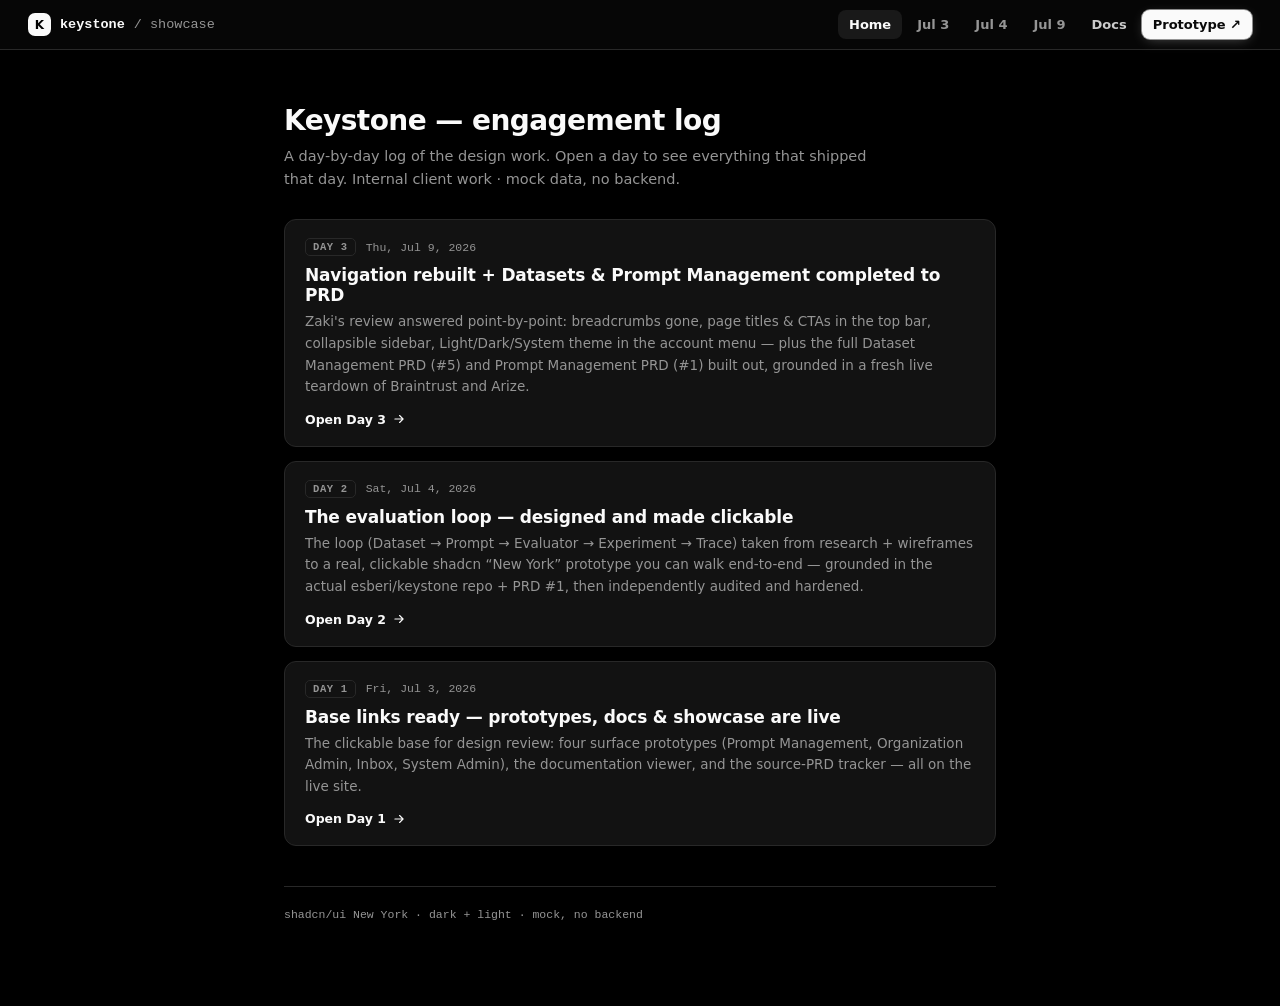
==== commit 12cdffd1: "Day 3 — navigation rebuilt + Datasets (PRD #5) & Prompt Management (PRD #1) completed - Prototype: t" ====
--- a/docs/index.html
+++ b/docs/index.html
@@ -54,6 +54,7 @@
     <a class="nl" data-page="index.html" href="index.html">Home</a>
     <a class="nl" data-page="day-1.html" href="day-1.html">Jul 3</a>
     <a class="nl" data-page="day-2.html" href="day-2.html">Jul 4</a>
+    <a class="nl" data-page="day-3.html" href="day-3.html">Jul 9</a>
     <a class="nl docs" data-page="docs.html" href="docs.html">Docs</a>
     <a class="nl proto" href="keystone/" target="_blank" rel="noopener">Prototype ↗</a>
   </div>
@@ -74,6 +75,9 @@
  { n:2, date:'2026-07-04', page:'day-2.html',
    title:'The evaluation loop — designed and made clickable',
    summary:'The loop (Dataset → Prompt → Evaluator → Experiment → Trace) taken from research + wireframes to a real, clickable shadcn “New York” prototype you can walk end-to-end — grounded in the actual esberi/keystone repo + PRD #1, then independently audited and hardened.' },
+ { n:3, date:'2026-07-09', page:'day-3.html',
+   title:'Navigation rebuilt + Datasets & Prompt Management completed to PRD',
+   summary:'Zaki\'s review answered point-by-point: breadcrumbs gone, page titles & CTAs in the top bar, collapsible sidebar, Light/Dark/System theme in the account menu — plus the full Dataset Management PRD (#5) and Prompt Management PRD (#1) built out, grounded in a fresh live teardown of Braintrust and Arize.' },
 ];
 (function(){
  const MO=['Jan','Feb','Mar','Apr','May','Jun','Jul','Aug','Sep','Oct','Nov','Dec'];
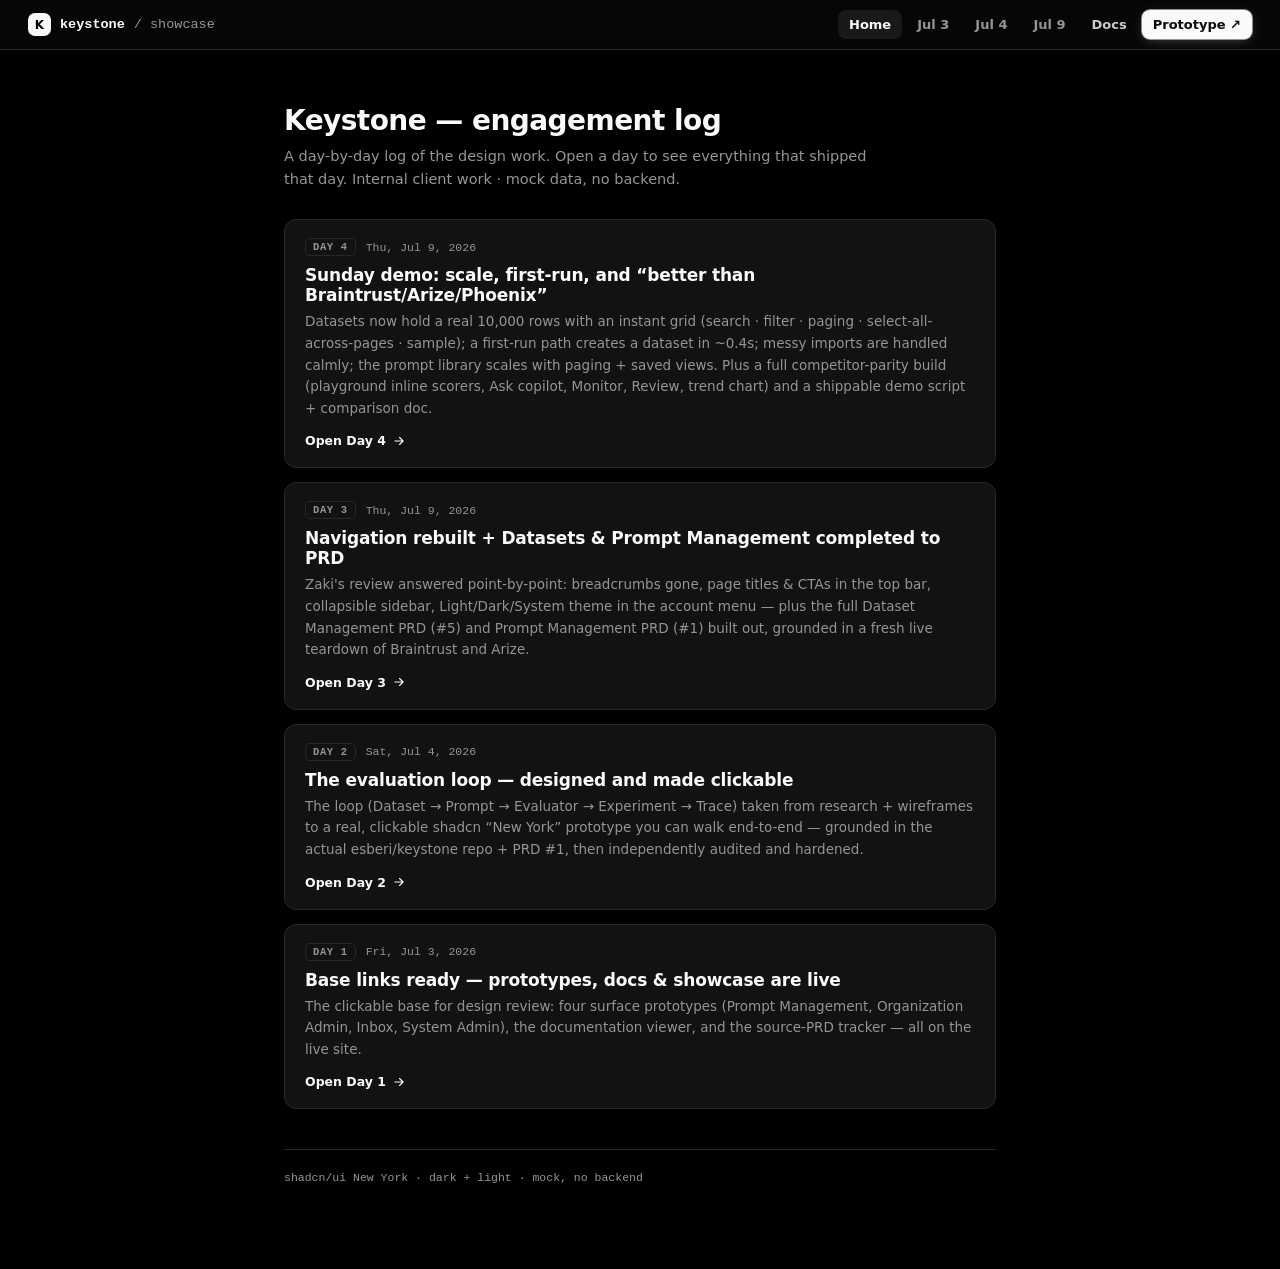
==== commit c233fb30: "Day 4 WS-B/D/E: first-run, prompt scale, archived banner, demo docs - First-run: Datasets onboarding" ====
--- a/docs/index.html
+++ b/docs/index.html
@@ -78,6 +78,9 @@
  { n:3, date:'2026-07-09', page:'day-3.html',
    title:'Navigation rebuilt + Datasets & Prompt Management completed to PRD',
    summary:'Zaki\'s review answered point-by-point: breadcrumbs gone, page titles & CTAs in the top bar, collapsible sidebar, Light/Dark/System theme in the account menu — plus the full Dataset Management PRD (#5) and Prompt Management PRD (#1) built out, grounded in a fresh live teardown of Braintrust and Arize.' },
+ { n:4, date:'2026-07-09', page:'docs.html',
+   title:'Sunday demo: scale, first-run, and “better than Braintrust/Arize/Phoenix”',
+   summary:'Datasets now hold a real 10,000 rows with an instant grid (search · filter · paging · select-all-across-pages · sample); a first-run path creates a dataset in ~0.4s; messy imports are handled calmly; the prompt library scales with paging + saved views. Plus a full competitor-parity build (playground inline scorers, Ask copilot, Monitor, Review, trend chart) and a shippable demo script + comparison doc.' },
 ];
 (function(){
  const MO=['Jan','Feb','Mar','Apr','May','Jun','Jul','Aug','Sep','Oct','Nov','Dec'];
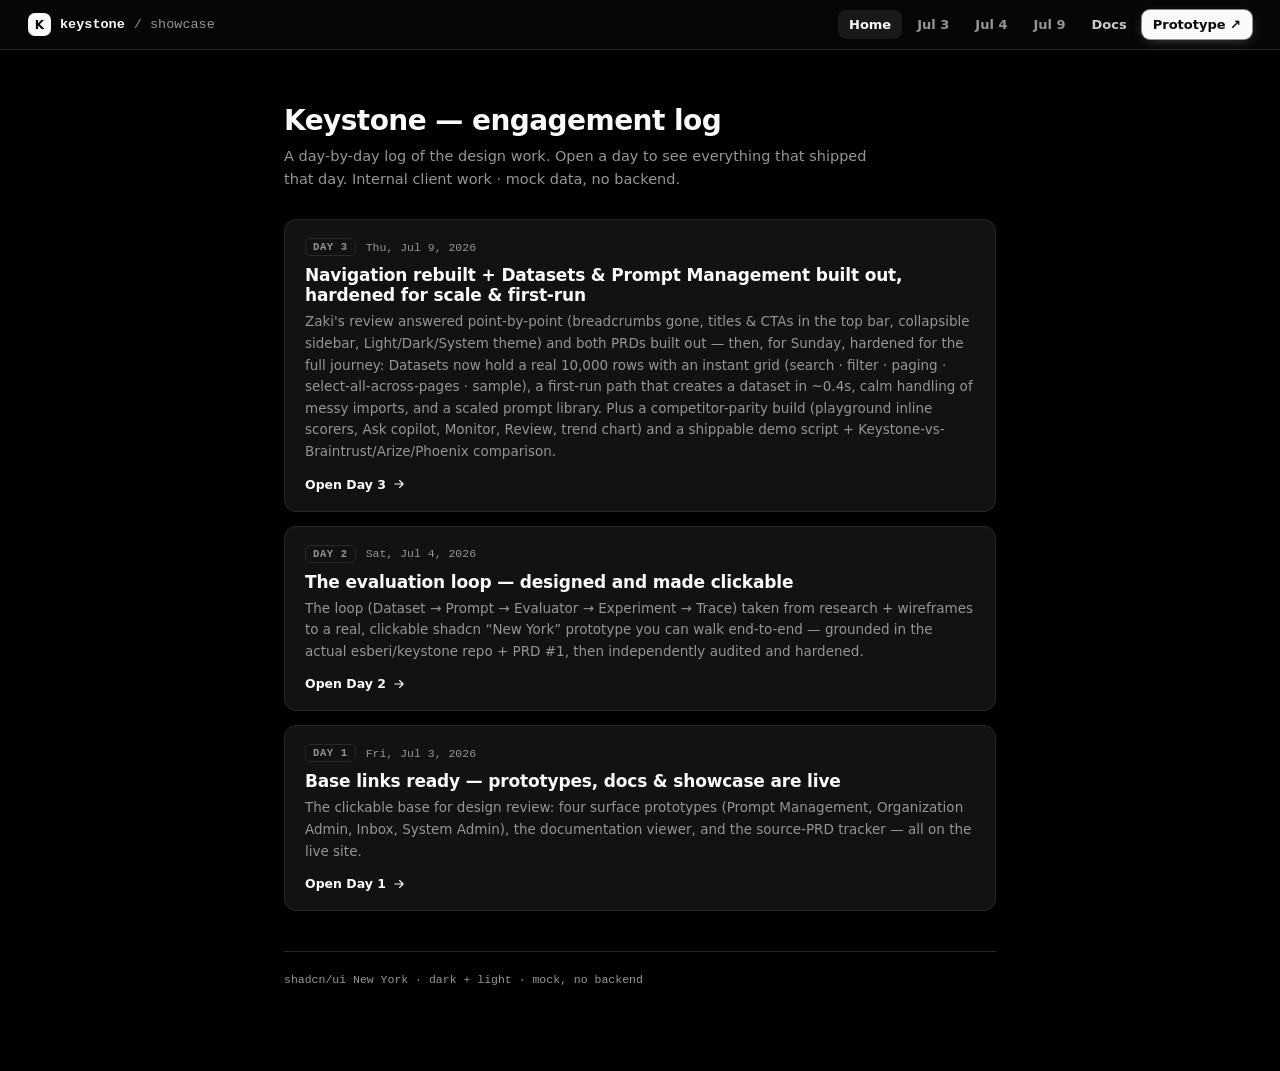
==== commit dd81075b: "Fold Sunday-demo-prep work into Day 3 (same day), drop phantom Day 4 - Rename day4-*.md → day3-sunda" ====
--- a/docs/index.html
+++ b/docs/index.html
@@ -76,11 +76,8 @@
    title:'The evaluation loop — designed and made clickable',
    summary:'The loop (Dataset → Prompt → Evaluator → Experiment → Trace) taken from research + wireframes to a real, clickable shadcn “New York” prototype you can walk end-to-end — grounded in the actual esberi/keystone repo + PRD #1, then independently audited and hardened.' },
  { n:3, date:'2026-07-09', page:'day-3.html',
-   title:'Navigation rebuilt + Datasets & Prompt Management completed to PRD',
-   summary:'Zaki\'s review answered point-by-point: breadcrumbs gone, page titles & CTAs in the top bar, collapsible sidebar, Light/Dark/System theme in the account menu — plus the full Dataset Management PRD (#5) and Prompt Management PRD (#1) built out, grounded in a fresh live teardown of Braintrust and Arize.' },
- { n:4, date:'2026-07-09', page:'docs.html',
-   title:'Sunday demo: scale, first-run, and “better than Braintrust/Arize/Phoenix”',
-   summary:'Datasets now hold a real 10,000 rows with an instant grid (search · filter · paging · select-all-across-pages · sample); a first-run path creates a dataset in ~0.4s; messy imports are handled calmly; the prompt library scales with paging + saved views. Plus a full competitor-parity build (playground inline scorers, Ask copilot, Monitor, Review, trend chart) and a shippable demo script + comparison doc.' },
+   title:'Navigation rebuilt + Datasets & Prompt Management built out, hardened for scale & first-run',
+   summary:'Zaki\'s review answered point-by-point (breadcrumbs gone, titles & CTAs in the top bar, collapsible sidebar, Light/Dark/System theme) and both PRDs built out — then, for Sunday, hardened for the full journey: Datasets now hold a real 10,000 rows with an instant grid (search · filter · paging · select-all-across-pages · sample), a first-run path that creates a dataset in ~0.4s, calm handling of messy imports, and a scaled prompt library. Plus a competitor-parity build (playground inline scorers, Ask copilot, Monitor, Review, trend chart) and a shippable demo script + Keystone-vs-Braintrust/Arize/Phoenix comparison.' },
 ];
 (function(){
  const MO=['Jan','Feb','Mar','Apr','May','Jun','Jul','Aug','Sep','Oct','Nov','Dec'];
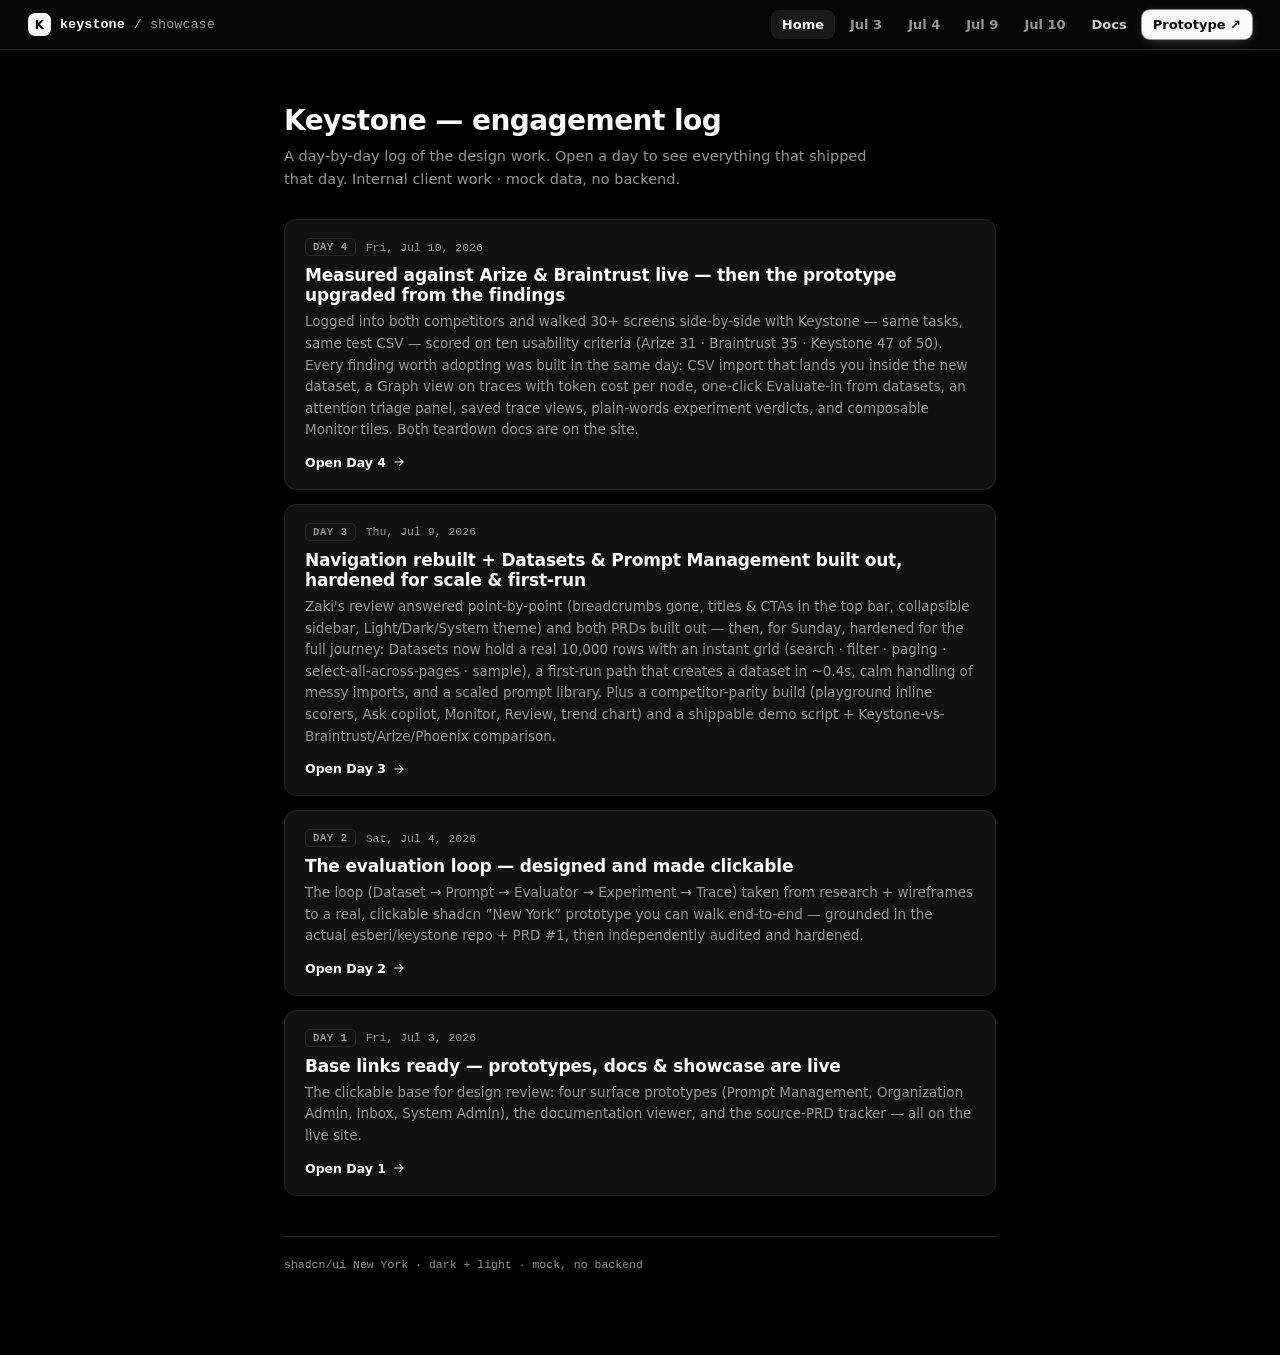
==== commit 2a8d6125: "Day 4: live Arize/Braintrust teardown + prototype upgraded from findings - day-4.html: teardown scor" ====
--- a/docs/index.html
+++ b/docs/index.html
@@ -55,6 +55,7 @@
     <a class="nl" data-page="day-1.html" href="day-1.html">Jul 3</a>
     <a class="nl" data-page="day-2.html" href="day-2.html">Jul 4</a>
     <a class="nl" data-page="day-3.html" href="day-3.html">Jul 9</a>
+    <a class="nl" data-page="day-4.html" href="day-4.html">Jul 10</a>
     <a class="nl docs" data-page="docs.html" href="docs.html">Docs</a>
     <a class="nl proto" href="keystone/" target="_blank" rel="noopener">Prototype ↗</a>
   </div>
@@ -78,6 +79,9 @@
  { n:3, date:'2026-07-09', page:'day-3.html',
    title:'Navigation rebuilt + Datasets & Prompt Management built out, hardened for scale & first-run',
    summary:'Zaki\'s review answered point-by-point (breadcrumbs gone, titles & CTAs in the top bar, collapsible sidebar, Light/Dark/System theme) and both PRDs built out — then, for Sunday, hardened for the full journey: Datasets now hold a real 10,000 rows with an instant grid (search · filter · paging · select-all-across-pages · sample), a first-run path that creates a dataset in ~0.4s, calm handling of messy imports, and a scaled prompt library. Plus a competitor-parity build (playground inline scorers, Ask copilot, Monitor, Review, trend chart) and a shippable demo script + Keystone-vs-Braintrust/Arize/Phoenix comparison.' },
+ { n:4, date:'2026-07-10', page:'day-4.html',
+   title:'Measured against Arize & Braintrust live — then the prototype upgraded from the findings',
+   summary:'Logged into both competitors and walked 30+ screens side-by-side with Keystone — same tasks, same test CSV — scored on ten usability criteria (Arize 31 · Braintrust 35 · Keystone 47 of 50). Every finding worth adopting was built in the same day: CSV import that lands you inside the new dataset, a Graph view on traces with token cost per node, one-click Evaluate-in from datasets, an attention triage panel, saved trace views, plain-words experiment verdicts, and composable Monitor tiles. Both teardown docs are on the site.' },
 ];
 (function(){
  const MO=['Jan','Feb','Mar','Apr','May','Jun','Jul','Aug','Sep','Oct','Nov','Dec'];
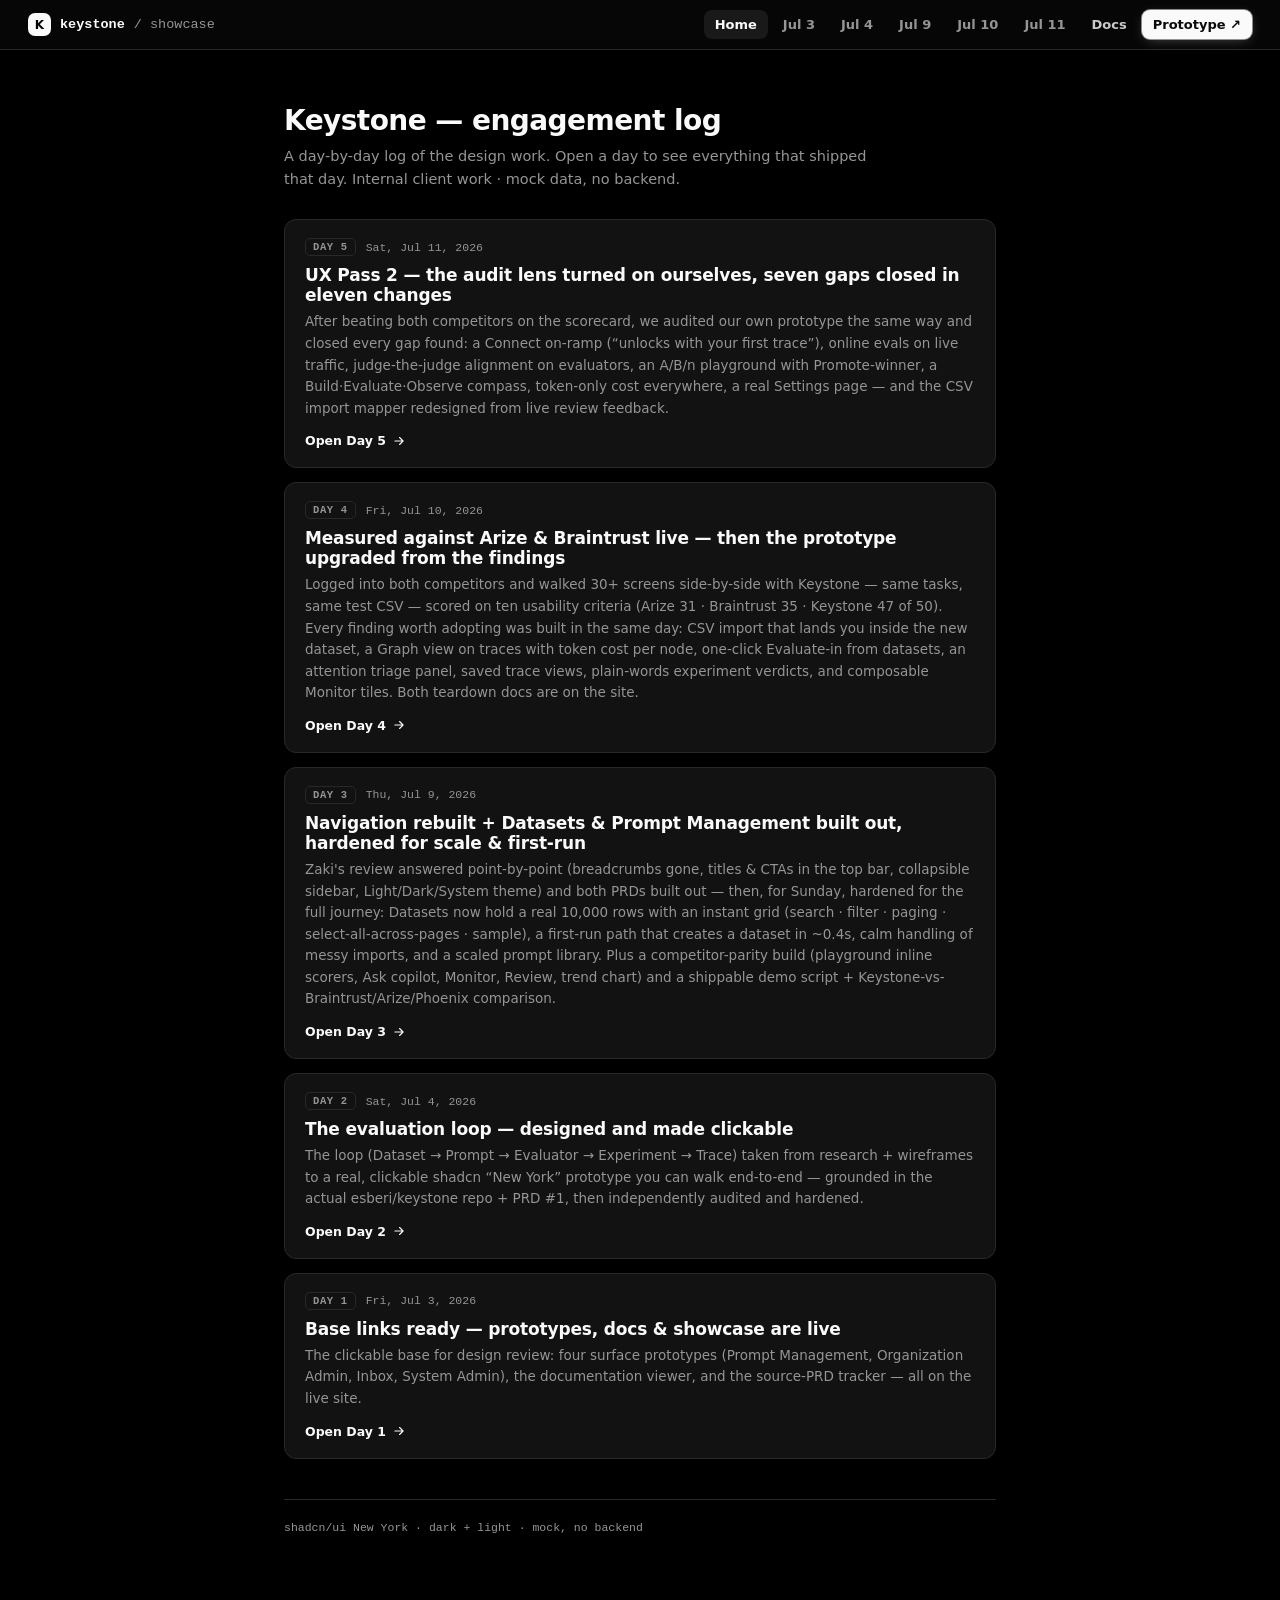
==== commit d6d1ac2f: "Day 5 (Jul 11): UX Pass 2 — self-audit, seven gaps closed in eleven changes New day-5.html (Connect " ====
--- a/docs/index.html
+++ b/docs/index.html
@@ -56,6 +56,7 @@
     <a class="nl" data-page="day-2.html" href="day-2.html">Jul 4</a>
     <a class="nl" data-page="day-3.html" href="day-3.html">Jul 9</a>
     <a class="nl" data-page="day-4.html" href="day-4.html">Jul 10</a>
+    <a class="nl" data-page="day-5.html" href="day-5.html">Jul 11</a>
     <a class="nl docs" data-page="docs.html" href="docs.html">Docs</a>
     <a class="nl proto" href="keystone/" target="_blank" rel="noopener">Prototype ↗</a>
   </div>
@@ -82,6 +83,9 @@
  { n:4, date:'2026-07-10', page:'day-4.html',
    title:'Measured against Arize & Braintrust live — then the prototype upgraded from the findings',
    summary:'Logged into both competitors and walked 30+ screens side-by-side with Keystone — same tasks, same test CSV — scored on ten usability criteria (Arize 31 · Braintrust 35 · Keystone 47 of 50). Every finding worth adopting was built in the same day: CSV import that lands you inside the new dataset, a Graph view on traces with token cost per node, one-click Evaluate-in from datasets, an attention triage panel, saved trace views, plain-words experiment verdicts, and composable Monitor tiles. Both teardown docs are on the site.' },
+ { n:5, date:'2026-07-11', page:'day-5.html',
+   title:'UX Pass 2 — the audit lens turned on ourselves, seven gaps closed in eleven changes',
+   summary:'After beating both competitors on the scorecard, we audited our own prototype the same way and closed every gap found: a Connect on-ramp (“unlocks with your first trace”), online evals on live traffic, judge-the-judge alignment on evaluators, an A/B/n playground with Promote-winner, a Build·Evaluate·Observe compass, token-only cost everywhere, a real Settings page — and the CSV import mapper redesigned from live review feedback.' },
 ];
 (function(){
  const MO=['Jan','Feb','Mar','Apr','May','Jun','Jul','Aug','Sep','Oct','Nov','Dec'];
